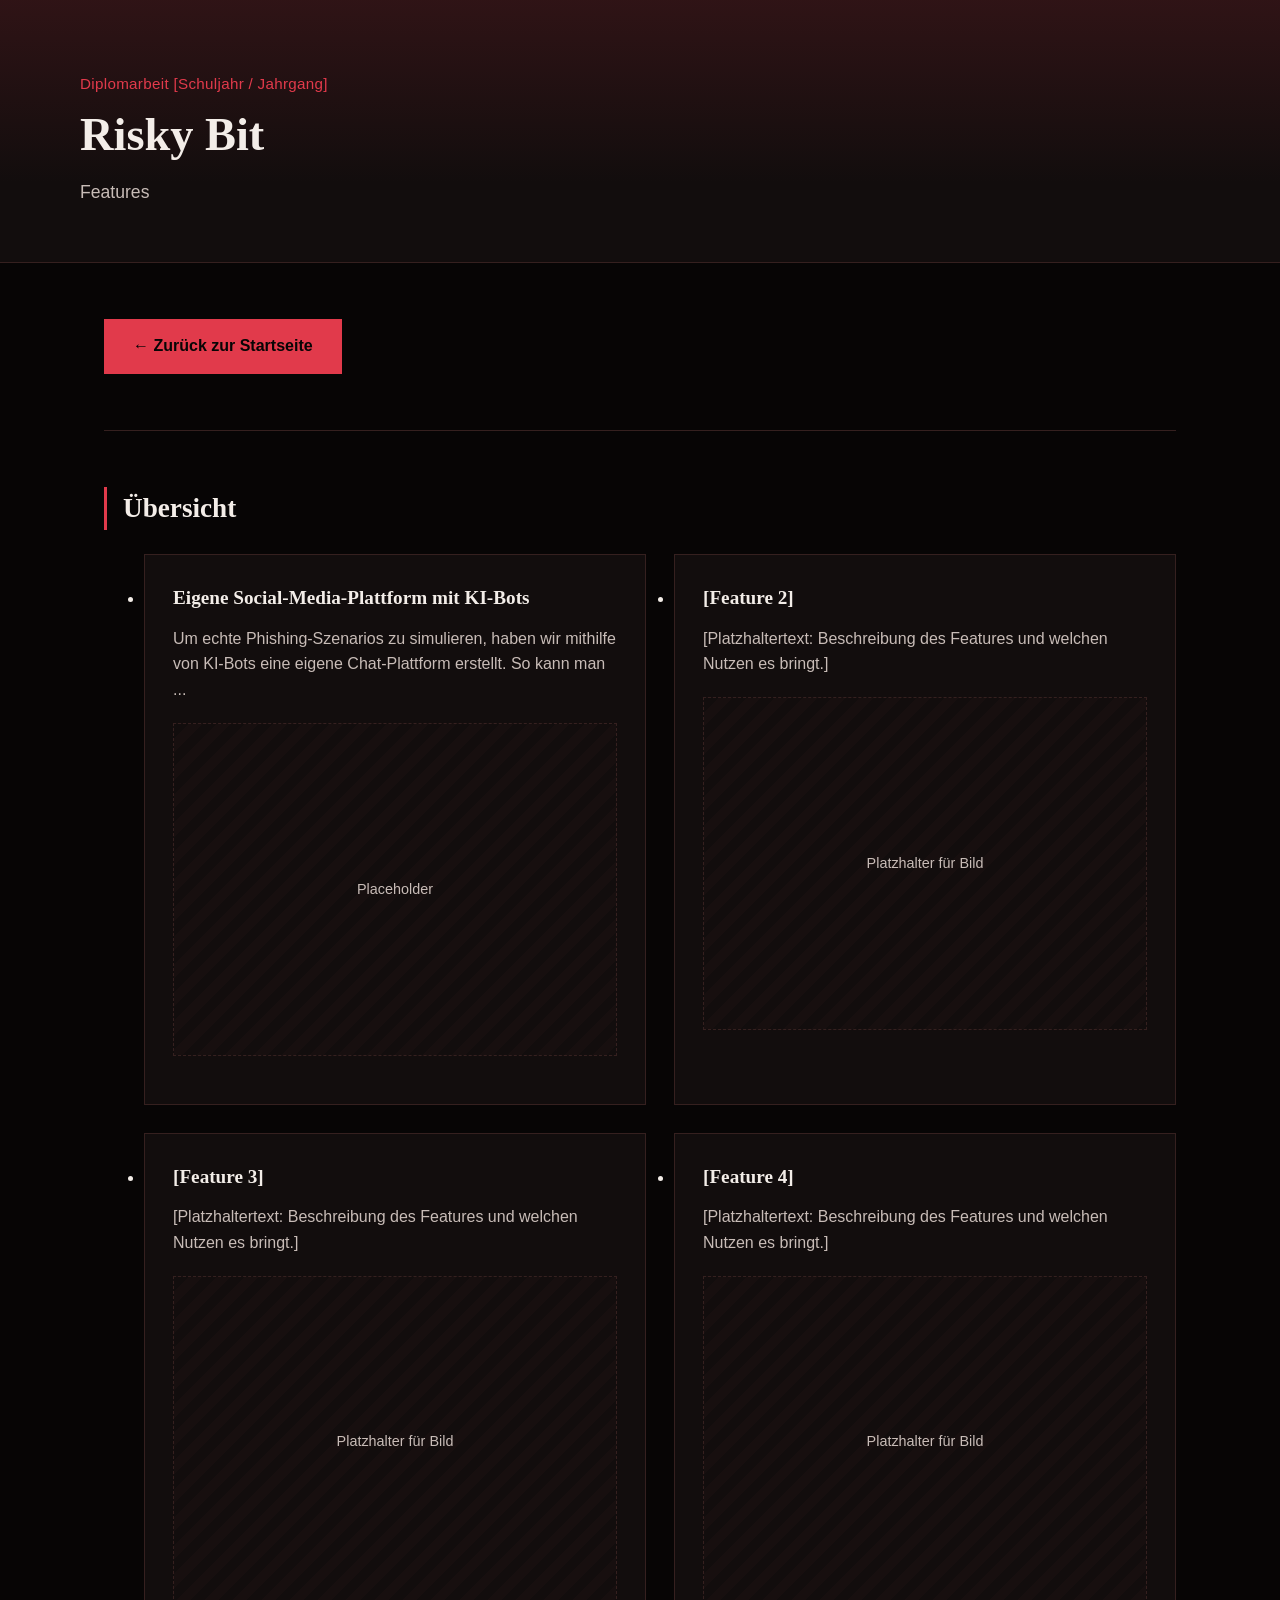
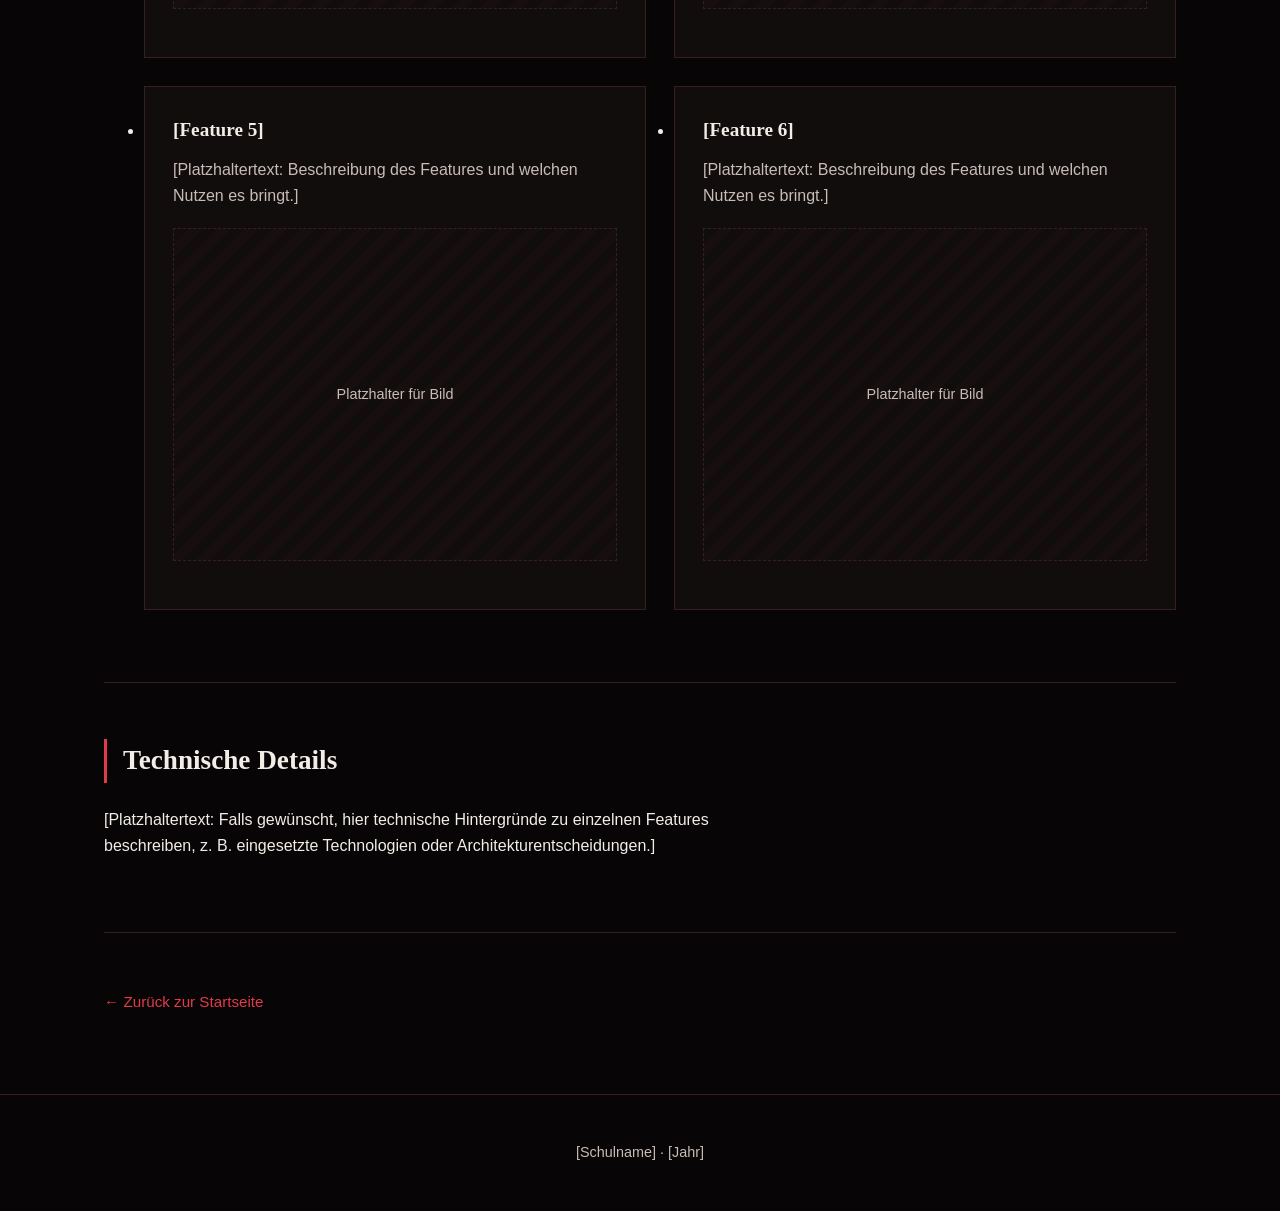
==== features.html @ b2c6ade1 "initial file upload" ====
<!DOCTYPE html>
<html lang="de">
<head>
  <meta charset="UTF-8">
  <meta name="viewport" content="width=device-width, initial-scale=1.0">
  <title>Features &ndash; [Titel der Diplomarbeit]</title>
  <link rel="stylesheet" href="style.css">
</head>
<body>

  <header class="site-header">
    <div class="header-inner">
      <p class="eyebrow">Diplomarbeit [Schuljahr / Jahrgang]</p>
      <h1>Risky Bit</h1>
      <p class="subtitle">Features</p>
    </div>
  </header>

  <main>

    <section class="content-section" id="zurueck">
      <a class="button" href="index.html">&larr; Zurück zur Startseite</a>
    </section>

    <section class="content-section" id="features-uebersicht">
      <h2>Übersicht</h2>

      <ul class="feature-grid">
        <li class="feature-card">
          <h3>Eigene Social-Media-Plattform mit KI-Bots</h3>
          <p>Um echte Phishing-Szenarios zu simulieren, haben wir mithilfe von KI-Bots eine eigene Chat-Plattform erstellt. So kann man ...</p>
          <div class="image-placeholder small">Placeholder</div>
        </li>
        <li class="feature-card">
          <h3>[Feature 2]</h3>
          <p>[Platzhaltertext: Beschreibung des Features und welchen Nutzen es bringt.]</p>
          <div class="image-placeholder small">Platzhalter für Bild</div>
        </li>
        <li class="feature-card">
          <h3>[Feature 3]</h3>
          <p>[Platzhaltertext: Beschreibung des Features und welchen Nutzen es bringt.]</p>
          <div class="image-placeholder small">Platzhalter für Bild</div>
        </li>
        <li class="feature-card">
          <h3>[Feature 4]</h3>
          <p>[Platzhaltertext: Beschreibung des Features und welchen Nutzen es bringt.]</p>
          <div class="image-placeholder small">Platzhalter für Bild</div>
        </li>
        <li class="feature-card">
          <h3>[Feature 5]</h3>
          <p>[Platzhaltertext: Beschreibung des Features und welchen Nutzen es bringt.]</p>
          <div class="image-placeholder small">Platzhalter für Bild</div>
        </li>
        <li class="feature-card">
          <h3>[Feature 6]</h3>
          <p>[Platzhaltertext: Beschreibung des Features und welchen Nutzen es bringt.]</p>
          <div class="image-placeholder small">Platzhalter für Bild</div>
        </li>
      </ul>
    </section>

    <section class="content-section" id="technische-details">
      <h2>Technische Details</h2>
      <p>
        [Platzhaltertext: Falls gewünscht, hier technische Hintergründe zu einzelnen Features
        beschreiben, z. B. eingesetzte Technologien oder Architekturentscheidungen.]
      </p>
    </section>

    <section class="content-section" id="zurueck-unten">
      <a class="back-link" href="index.html">&larr; Zurück zur Startseite</a>
    </section>

  </main>

  <footer class="site-footer">
    <p>[Schulname] &middot; [Jahr]</p>
  </footer>

</body>
</html>
---- style.css ----
:root {
  --primary-color: #e13a4b;
  --secondary-color: #7a151f;
  --tertiary-color: #f3ede8;

  --bg-color: #070505;
  --bg-color-alt: #120d0d;
  --text-muted: #c8bcb7;
  --border-color: #35201f;

  --font-heading: "Georgia", "Iowan Old Style", "Times New Roman", serif;
  --font-body: "Segoe UI", "Helvetica Neue", Arial, sans-serif;

  --max-width: 1120px;
}

* {
  box-sizing: border-box;
}

html {
  scroll-behavior: smooth;
}

body {
  margin: 0;
  background-color: var(--bg-color);
  color: var(--tertiary-color);
  font-family: var(--font-body);
  line-height: 1.6;
  -webkit-font-smoothing: antialiased;
}

a {
  color: var(--primary-color);
}

a:focus-visible,
button:focus-visible {
  outline: 2px solid var(--primary-color);
  outline-offset: 3px;
}

.site-header {
  background:
    linear-gradient(180deg, rgba(225, 58, 75, 0.14), transparent 70%),
    var(--bg-color-alt);
  border-bottom: 1px solid var(--border-color);
  padding: 4.5rem 1.5rem 3.5rem;
  text-align: left;
}

.site-header .header-inner {
  max-width: var(--max-width);
  margin: 0 auto;
}

.site-header .eyebrow {
  color: var(--primary-color);
  font-size: 0.95rem;
  letter-spacing: 0.02em;
  margin: 0 0 0.75rem;
}

.site-header h1 {
  font-family: var(--font-heading);
  font-size: clamp(2rem, 4vw, 2.9rem);
  line-height: 1.15;
  margin: 0 0 1rem;
  color: var(--tertiary-color);
}

.site-header .subtitle {
  color: var(--text-muted);
  font-size: 1.1rem;
  max-width: 60ch;
  margin: 0;
}

main {
  max-width: var(--max-width);
  margin: 0 auto;
  padding: 0 1.5rem;
}

section {
  padding: 3.5rem 0;
  border-bottom: 1px solid var(--border-color);
}

section:last-of-type {
  border-bottom: none;
}

section h2 {
  font-family: var(--font-heading);
  font-size: 1.7rem;
  color: var(--tertiary-color);
  margin: 0 0 1.5rem;
  padding-left: 1rem;
  border-left: 3px solid var(--primary-color);
}

section > p {
  max-width: 68ch;
  color: var(--tertiary-color);
}

.two-col {
  display: grid;
  grid-template-columns: 1fr;
  gap: 2.5rem;
}

@media (min-width: 800px) {
  .two-col {
    grid-template-columns: 1fr 1fr;
    gap: 3rem;
  }
}

.two-col .col h3 {
  font-family: var(--font-heading);
  font-size: 1.2rem;
  color: var(--tertiary-color);
  margin: 0 0 0.85rem;
}

.two-col .col p {
  color: var(--tertiary-color);
  margin: 0 0 1.25rem;
}

.image-placeholder {
  aspect-ratio: 16 / 10;
  width: 100%;
  background: repeating-linear-gradient(
    135deg,
    var(--bg-color-alt),
    var(--bg-color-alt) 10px,
    #170f0f 10px,
    #170f0f 20px
  );
  border: 1px dashed var(--border-color);
  display: flex;
  align-items: center;
  justify-content: center;
  text-align: center;
  color: var(--text-muted);
  font-size: 0.9rem;
  padding: 1rem;
  margin: 1.25rem 0;
}

.image-placeholder.small {
  aspect-ratio: 4 / 3;
}

.project-intro p,
.content-section p {
  margin-bottom: 1.1rem;
}

.problem-block {
  background-color: var(--bg-color-alt);
  border: 1px solid var(--border-color);
  border-left: 3px solid var(--secondary-color);
  padding: 1.5rem 1.75rem;
  margin-top: 1.75rem;
}

.problem-block h3 {
  font-family: var(--font-heading);
  font-size: 1.15rem;
  margin: 0 0 0.75rem;
  color: var(--tertiary-color);
}

.problem-block p {
  margin: 0;
  color: var(--text-muted);
}

.team-grid {
  display: grid;
  grid-template-columns: 1fr;
  gap: 1.25rem;
  list-style: none;
  margin: 0;
  padding: 0;
}

@media (min-width: 560px) {
  .team-grid {
    grid-template-columns: repeat(1, 1fr);
  }
}

@media (min-width: 980px) {
  .team-grid {
    grid-template-columns: repeat(2, 1fr);
  }
}

.team-member {
  background-color: var(--bg-color-alt);
  border: 1px solid var(--border-color);
  padding: 1.5rem;
  transition: border-color 0.15s ease;
  display: flex;
  flex-direction: column;
  gap: 0.4rem;
}

.team-member:hover {
  border-color: var(--secondary-color);
}

.team-member .member-name {
  font-family: var(--font-heading);
  font-size: 1.15rem;
  color: var(--tertiary-color);
  margin: 0;
}

.team-member .member-role {
  color: var(--primary-color);
  font-size: 0.95rem;
  margin: 0;
}

.team-member .member-area {
  color: var(--text-muted);
  font-size: 0.9rem;
  margin: 0.3rem 0 0;
  line-height: 1.5;
}

.team-member .member-email {
  margin-top: 0.6rem;
  font-size: 0.88rem;
  word-break: break-word;
}

.site-footer {
  border-top: 1px solid var(--border-color);
  padding: 2rem 1.5rem;
  text-align: center;
  color: var(--text-muted);
  font-size: 0.9rem;
}

.back-link {
  display: inline-block;
  color: var(--primary-color);
  text-decoration: none;
  font-size: 0.95rem;
  margin-bottom: 1.5rem;
}

.back-link:hover {
  text-decoration: underline;
}

.button {
  display: inline-block;
  background-color: var(--primary-color);
  color: var(--bg-color);
  font-weight: 600;
  text-decoration: none;
  padding: 0.85rem 1.75rem;
  border: 1px solid var(--primary-color);
  transition: background-color 0.15s ease, color 0.15s ease;
}

.button:hover {
  background-color: transparent;
  color: var(--primary-color);
}

.cta-section {
  background-color: var(--bg-color-alt);
  border: 1px solid var(--border-color);
  border-left: 3px solid var(--primary-color);
  padding: 2rem 2rem;
  display: flex;
  flex-wrap: wrap;
  align-items: center;
  justify-content: space-between;
  gap: 1.5rem;
}

.cta-section .cta-text h2 {
  border-left: none;
  padding-left: 0;
  margin-bottom: 0.5rem;
}

.cta-section .cta-text p {
  margin: 0;
  color: var(--text-muted);
  max-width: 55ch;
}

.feature-grid {
  display: grid;
  grid-template-columns: 1fr;
  gap: 1.75rem;
}

@media (min-width: 700px) {
  .feature-grid {
    grid-template-columns: repeat(2, 1fr);
  }
}

.feature-card {
  background-color: var(--bg-color-alt);
  border: 1px solid var(--border-color);
  padding: 1.75rem;
}

.feature-card h3 {
  font-family: var(--font-heading);
  font-size: 1.2rem;
  color: var(--tertiary-color);
  margin: 0 0 0.75rem;
}

.feature-card p {
  color: var(--text-muted);
  margin: 0;
}

@media (max-width: 600px) {
  .site-header {
    padding: 3rem 1.25rem 2.5rem;
  }

  section {
    padding: 2.5rem 0;
  }

  main {
    padding: 0 1.25rem;
  }
}

@media (prefers-reduced-motion: reduce) {
  html {
    scroll-behavior: auto;
  }

  .team-member {
    transition: none;
  }
}
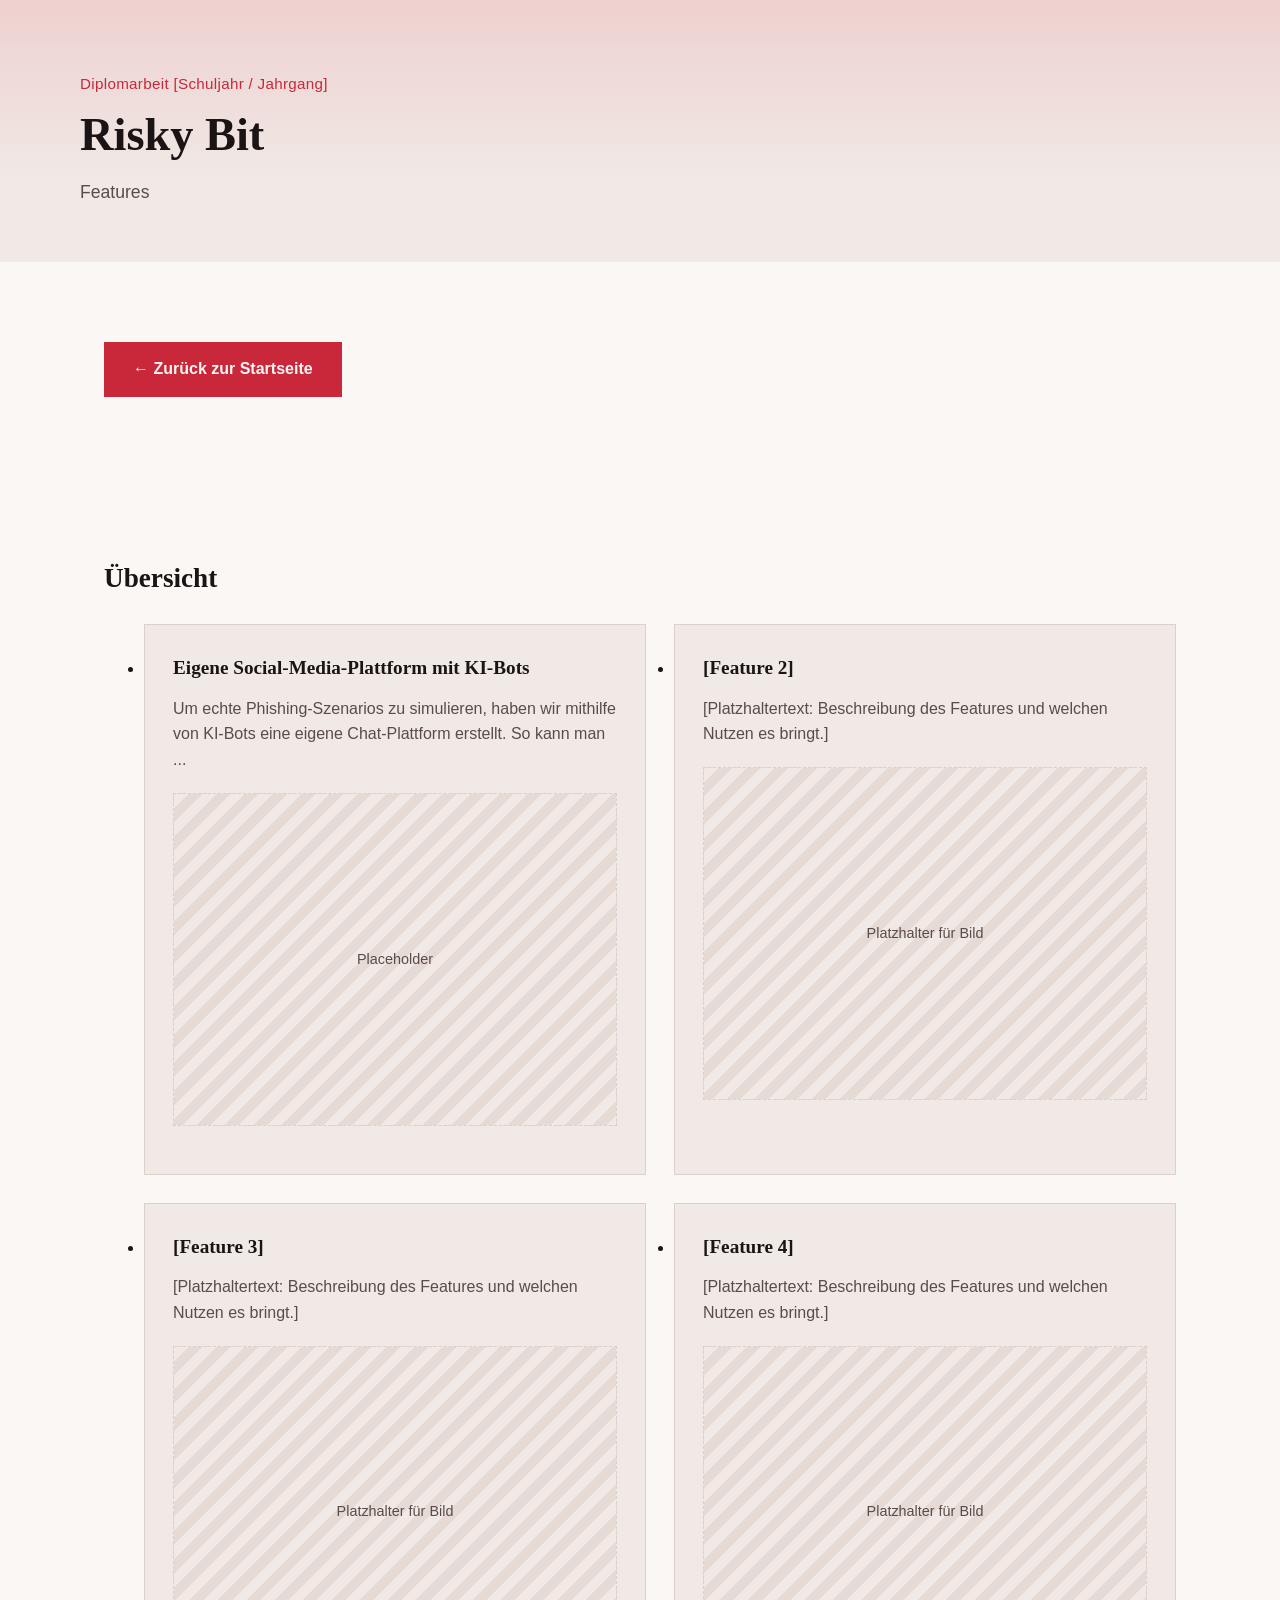
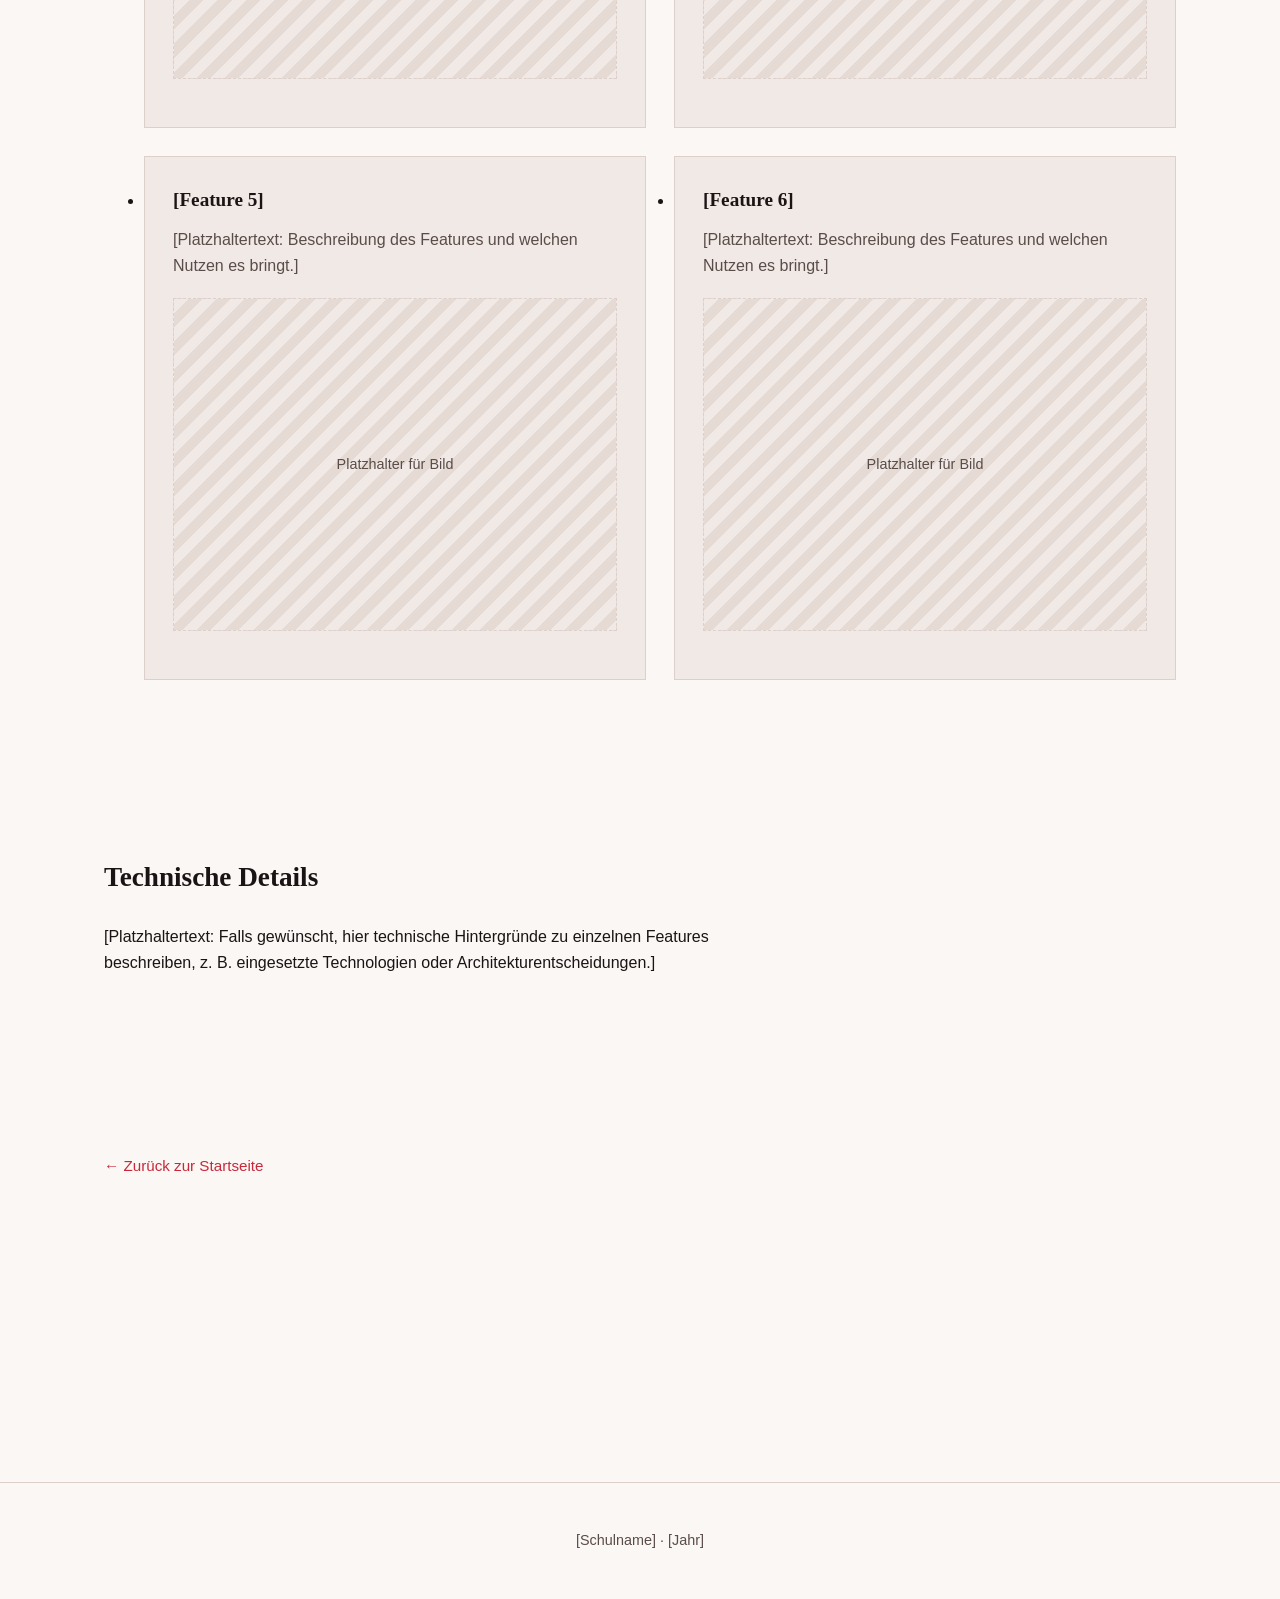
==== commit 94afddcc: "updates DA Website. Adds Impressum, Ziele and OSP" ====
--- a/features.html
+++ b/features.html
@@ -1,81 +1,82 @@
 <!DOCTYPE html>
 <html lang="de">
 <head>
-  <meta charset="UTF-8">
-  <meta name="viewport" content="width=device-width, initial-scale=1.0">
-  <title>Features &ndash; [Titel der Diplomarbeit]</title>
-  <link rel="stylesheet" href="style.css">
+    <meta charset="UTF-8">
+    <meta name="viewport" content="width=device-width, initial-scale=1.0">
+    <title>Features &ndash; [Titel der Diplomarbeit]</title>
+    <link rel="stylesheet" href="style.css">
 </head>
 <body>
 
-  <header class="site-header">
+<header class="site-header">
     <div class="header-inner">
-      <p class="eyebrow">Diplomarbeit [Schuljahr / Jahrgang]</p>
-      <h1>Risky Bit</h1>
-      <p class="subtitle">Features</p>
+        <p class="eyebrow">Diplomarbeit [Schuljahr / Jahrgang]</p>
+        <h1>Risky Bit</h1>
+        <p class="subtitle">Features</p>
     </div>
-  </header>
+</header>
 
-  <main>
+<main>
 
-    <section class="content-section" id="zurueck">
-      <a class="button" href="index.html">&larr; Zurück zur Startseite</a>
+    <section class="content-section">
+        <a class="button" href="index.html">&larr; Zurück zur Startseite</a>
     </section>
 
     <section class="content-section" id="features-uebersicht">
-      <h2>Übersicht</h2>
+        <h2>Übersicht</h2>
 
-      <ul class="feature-grid">
-        <li class="feature-card">
-          <h3>Eigene Social-Media-Plattform mit KI-Bots</h3>
-          <p>Um echte Phishing-Szenarios zu simulieren, haben wir mithilfe von KI-Bots eine eigene Chat-Plattform erstellt. So kann man ...</p>
-          <div class="image-placeholder small">Placeholder</div>
-        </li>
-        <li class="feature-card">
-          <h3>[Feature 2]</h3>
-          <p>[Platzhaltertext: Beschreibung des Features und welchen Nutzen es bringt.]</p>
-          <div class="image-placeholder small">Platzhalter für Bild</div>
-        </li>
-        <li class="feature-card">
-          <h3>[Feature 3]</h3>
-          <p>[Platzhaltertext: Beschreibung des Features und welchen Nutzen es bringt.]</p>
-          <div class="image-placeholder small">Platzhalter für Bild</div>
-        </li>
-        <li class="feature-card">
-          <h3>[Feature 4]</h3>
-          <p>[Platzhaltertext: Beschreibung des Features und welchen Nutzen es bringt.]</p>
-          <div class="image-placeholder small">Platzhalter für Bild</div>
-        </li>
-        <li class="feature-card">
-          <h3>[Feature 5]</h3>
-          <p>[Platzhaltertext: Beschreibung des Features und welchen Nutzen es bringt.]</p>
-          <div class="image-placeholder small">Platzhalter für Bild</div>
-        </li>
-        <li class="feature-card">
-          <h3>[Feature 6]</h3>
-          <p>[Platzhaltertext: Beschreibung des Features und welchen Nutzen es bringt.]</p>
-          <div class="image-placeholder small">Platzhalter für Bild</div>
-        </li>
-      </ul>
+        <ul class="feature-grid">
+            <li class="feature-card">
+                <h3>Eigene Social-Media-Plattform mit KI-Bots</h3>
+                <p>Um echte Phishing-Szenarios zu simulieren, haben wir mithilfe von KI-Bots eine eigene Chat-Plattform
+                    erstellt. So kann man ...</p>
+                <div class="image-placeholder small">Placeholder</div>
+            </li>
+            <li class="feature-card">
+                <h3>[Feature 2]</h3>
+                <p>[Platzhaltertext: Beschreibung des Features und welchen Nutzen es bringt.]</p>
+                <div class="image-placeholder small">Platzhalter für Bild</div>
+            </li>
+            <li class="feature-card">
+                <h3>[Feature 3]</h3>
+                <p>[Platzhaltertext: Beschreibung des Features und welchen Nutzen es bringt.]</p>
+                <div class="image-placeholder small">Platzhalter für Bild</div>
+            </li>
+            <li class="feature-card">
+                <h3>[Feature 4]</h3>
+                <p>[Platzhaltertext: Beschreibung des Features und welchen Nutzen es bringt.]</p>
+                <div class="image-placeholder small">Platzhalter für Bild</div>
+            </li>
+            <li class="feature-card">
+                <h3>[Feature 5]</h3>
+                <p>[Platzhaltertext: Beschreibung des Features und welchen Nutzen es bringt.]</p>
+                <div class="image-placeholder small">Platzhalter für Bild</div>
+            </li>
+            <li class="feature-card">
+                <h3>[Feature 6]</h3>
+                <p>[Platzhaltertext: Beschreibung des Features und welchen Nutzen es bringt.]</p>
+                <div class="image-placeholder small">Platzhalter für Bild</div>
+            </li>
+        </ul>
     </section>
 
     <section class="content-section" id="technische-details">
-      <h2>Technische Details</h2>
-      <p>
-        [Platzhaltertext: Falls gewünscht, hier technische Hintergründe zu einzelnen Features
-        beschreiben, z. B. eingesetzte Technologien oder Architekturentscheidungen.]
-      </p>
+        <h2>Technische Details</h2>
+        <p>
+            [Platzhaltertext: Falls gewünscht, hier technische Hintergründe zu einzelnen Features
+            beschreiben, z. B. eingesetzte Technologien oder Architekturentscheidungen.]
+        </p>
     </section>
 
     <section class="content-section" id="zurueck-unten">
-      <a class="back-link" href="index.html">&larr; Zurück zur Startseite</a>
+        <a class="back-link" href="index.html">&larr; Zurück zur Startseite</a>
     </section>
 
-  </main>
+</main>
 
-  <footer class="site-footer">
+<footer class="site-footer">
     <p>[Schulname] &middot; [Jahr]</p>
-  </footer>
+</footer>
 
 </body>
 </html>
--- a/style.css
+++ b/style.css
@@ -1,357 +1,402 @@
 :root {
-  --primary-color: #e13a4b;
-  --secondary-color: #7a151f;
-  --tertiary-color: #f3ede8;
-
-  --bg-color: #070505;
-  --bg-color-alt: #120d0d;
-  --text-muted: #c8bcb7;
-  --border-color: #35201f;
-
-  --font-heading: "Georgia", "Iowan Old Style", "Times New Roman", serif;
-  --font-body: "Segoe UI", "Helvetica Neue", Arial, sans-serif;
-
-  --max-width: 1120px;
+    --primary-color: #e13a4b;
+    --secondary-color: #7a151f;
+    --tertiary-color: #f3ede8;
+
+    --bg-color: #070505;
+    --bg-color-alt: #120d0d;
+    --text-muted: #c8bcb7;
+    --border-color: #35201f;
+
+    --font-heading: "Georgia", "Iowan Old Style", "Times New Roman", serif;
+    --font-body: "Segoe UI", "Helvetica Neue", Arial, sans-serif;
+
+    --max-width: 1120px;
+
+    --reveal-offset: 200px;
 }
 
 * {
-  box-sizing: border-box;
+    box-sizing: border-box;
 }
 
 html {
-  scroll-behavior: smooth;
+    scroll-behavior: smooth;
 }
 
 body {
-  margin: 0;
-  background-color: var(--bg-color);
-  color: var(--tertiary-color);
-  font-family: var(--font-body);
-  line-height: 1.6;
-  -webkit-font-smoothing: antialiased;
+    margin: 0;
+    background-color: var(--bg-color);
+    color: var(--tertiary-color);
+    font-family: var(--font-body);
+    line-height: 1.6;
+    -webkit-font-smoothing: antialiased;
 }
 
 a {
-  color: var(--primary-color);
+    color: var(--primary-color);
 }
 
 a:focus-visible,
 button:focus-visible {
-  outline: 2px solid var(--primary-color);
-  outline-offset: 3px;
+    outline: 2px solid var(--primary-color);
+    outline-offset: 3px;
 }
 
 .site-header {
-  background:
-    linear-gradient(180deg, rgba(225, 58, 75, 0.14), transparent 70%),
-    var(--bg-color-alt);
-  border-bottom: 1px solid var(--border-color);
-  padding: 4.5rem 1.5rem 3.5rem;
-  text-align: left;
+    background:
+            linear-gradient(180deg, rgba(225, 58, 75, 0.14), transparent 70%),
+            var(--bg-color-alt);
+    padding: 4.5rem 1.5rem 3.5rem;
+    text-align: left;
 }
 
 .site-header .header-inner {
-  max-width: var(--max-width);
-  margin: 0 auto;
+    max-width: var(--max-width);
+    margin: 0 auto;
 }
 
 .site-header .eyebrow {
-  color: var(--primary-color);
-  font-size: 0.95rem;
-  letter-spacing: 0.02em;
-  margin: 0 0 0.75rem;
+    color: var(--primary-color);
+    font-size: 0.95rem;
+    letter-spacing: 0.02em;
+    margin: 0 0 0.75rem;
 }
 
 .site-header h1 {
-  font-family: var(--font-heading);
-  font-size: clamp(2rem, 4vw, 2.9rem);
-  line-height: 1.15;
-  margin: 0 0 1rem;
-  color: var(--tertiary-color);
+    font-family: var(--font-heading);
+    font-size: clamp(2rem, 4vw, 2.9rem);
+    line-height: 1.15;
+    margin: 0 0 1rem;
+    color: var(--tertiary-color);
 }
 
 .site-header .subtitle {
-  color: var(--text-muted);
-  font-size: 1.1rem;
-  max-width: 60ch;
-  margin: 0;
+    color: var(--text-muted);
+    font-size: 1.1rem;
+    max-width: 60ch;
+    margin: 0;
 }
 
 main {
-  max-width: var(--max-width);
-  margin: 0 auto;
-  padding: 0 1.5rem;
+    max-width: var(--max-width);
+    margin: 0 auto;
+    padding: 0 1.5rem;
 }
 
 section {
-  padding: 3.5rem 0;
-  border-bottom: 1px solid var(--border-color);
+    padding: 5rem 0;
 }
 
 section:last-of-type {
-  border-bottom: none;
+    border-bottom: none;
 }
 
 section h2 {
-  font-family: var(--font-heading);
-  font-size: 1.7rem;
-  color: var(--tertiary-color);
-  margin: 0 0 1.5rem;
-  padding-left: 1rem;
-  border-left: 3px solid var(--primary-color);
+    font-family: var(--font-heading);
+    font-size: 1.7rem;
+    color: var(--tertiary-color);
+    margin: 0 0 1.5rem;
 }
 
 section > p {
-  max-width: 68ch;
-  color: var(--tertiary-color);
+    max-width: 68ch;
+    color: var(--tertiary-color);
 }
 
 .two-col {
-  display: grid;
-  grid-template-columns: 1fr;
-  gap: 2.5rem;
+    display: grid;
+    grid-template-columns: 1fr;
+    gap: 2.5rem;
 }
 
 @media (min-width: 800px) {
-  .two-col {
-    grid-template-columns: 1fr 1fr;
-    gap: 3rem;
-  }
+    .two-col {
+        grid-template-columns: 1fr 1fr;
+        gap: 3rem;
+    }
 }
 
 .two-col .col h3 {
-  font-family: var(--font-heading);
-  font-size: 1.2rem;
-  color: var(--tertiary-color);
-  margin: 0 0 0.85rem;
+    font-family: var(--font-heading);
+    font-size: 1.2rem;
+    color: var(--tertiary-color);
+    margin: 0 0 0.85rem;
 }
 
 .two-col .col p {
-  color: var(--tertiary-color);
-  margin: 0 0 1.25rem;
+    color: var(--tertiary-color);
+    margin: 0 0 1.25rem;
 }
 
 .image-placeholder {
-  aspect-ratio: 16 / 10;
-  width: 100%;
-  background: repeating-linear-gradient(
-    135deg,
-    var(--bg-color-alt),
-    var(--bg-color-alt) 10px,
-    #170f0f 10px,
-    #170f0f 20px
-  );
-  border: 1px dashed var(--border-color);
-  display: flex;
-  align-items: center;
-  justify-content: center;
-  text-align: center;
-  color: var(--text-muted);
-  font-size: 0.9rem;
-  padding: 1rem;
-  margin: 1.25rem 0;
+    aspect-ratio: 16 / 10;
+    width: 100%;
+    background: repeating-linear-gradient(
+            135deg,
+            var(--bg-color-alt),
+            var(--bg-color-alt) 10px,
+            #170f0f 10px,
+            #170f0f 20px
+    );
+    border: 1px dashed var(--border-color);
+    display: flex;
+    align-items: center;
+    justify-content: center;
+    text-align: center;
+    color: var(--text-muted);
+    font-size: 0.9rem;
+    padding: 1rem;
+    margin: 1.25rem 0;
 }
 
 .image-placeholder.small {
-  aspect-ratio: 4 / 3;
+    aspect-ratio: 4 / 3;
 }
 
 .project-intro p,
 .content-section p {
-  margin-bottom: 1.1rem;
+    margin-bottom: 1.1rem;
 }
 
 .problem-block {
-  background-color: var(--bg-color-alt);
-  border: 1px solid var(--border-color);
-  border-left: 3px solid var(--secondary-color);
-  padding: 1.5rem 1.75rem;
-  margin-top: 1.75rem;
+    background-color: var(--bg-color-alt);
+    border: 1px solid var(--border-color);
+    padding: 1.5rem 1.75rem;
+    margin-top: 1.75rem;
 }
 
 .problem-block h3 {
-  font-family: var(--font-heading);
-  font-size: 1.15rem;
-  margin: 0 0 0.75rem;
-  color: var(--tertiary-color);
+    font-family: var(--font-heading);
+    font-size: 1.15rem;
+    margin: 0 0 0.75rem;
+    color: var(--tertiary-color);
 }
 
 .problem-block p {
-  margin: 0;
-  color: var(--text-muted);
+    margin: 0;
+    color: var(--text-muted);
 }
 
 .team-grid {
-  display: grid;
-  grid-template-columns: 1fr;
-  gap: 1.25rem;
-  list-style: none;
-  margin: 0;
-  padding: 0;
+    display: grid;
+    grid-template-columns: 1fr;
+    gap: 1.25rem;
+    list-style: none;
+    margin: 0;
+    padding: 0;
 }
 
 @media (min-width: 560px) {
-  .team-grid {
-    grid-template-columns: repeat(1, 1fr);
-  }
+    .team-grid {
+        grid-template-columns: repeat(1, 1fr);
+    }
 }
 
 @media (min-width: 980px) {
-  .team-grid {
-    grid-template-columns: repeat(2, 1fr);
-  }
+    .team-grid {
+        grid-template-columns: repeat(2, 1fr);
+    }
 }
 
 .team-member {
-  background-color: var(--bg-color-alt);
-  border: 1px solid var(--border-color);
-  padding: 1.5rem;
-  transition: border-color 0.15s ease;
-  display: flex;
-  flex-direction: column;
-  gap: 0.4rem;
+    background-color: var(--bg-color-alt);
+    border: 1px solid var(--border-color);
+    padding: 1.5rem;
+    transition: border-color 0.15s ease;
+    display: flex;
+    flex-direction: column;
+    gap: 0.4rem;
 }
 
 .team-member:hover {
-  border-color: var(--secondary-color);
+    border-color: var(--secondary-color);
 }
 
 .team-member .member-name {
-  font-family: var(--font-heading);
-  font-size: 1.15rem;
-  color: var(--tertiary-color);
-  margin: 0;
+    font-family: var(--font-heading);
+    font-size: 1.15rem;
+    color: var(--tertiary-color);
+    margin: 0;
 }
 
 .team-member .member-role {
-  color: var(--primary-color);
-  font-size: 0.95rem;
-  margin: 0;
+    color: var(--primary-color);
+    font-size: 0.95rem;
+    margin: 0;
 }
 
 .team-member .member-area {
-  color: var(--text-muted);
-  font-size: 0.9rem;
-  margin: 0.3rem 0 0;
-  line-height: 1.5;
+    color: var(--text-muted);
+    font-size: 0.9rem;
+    margin: 0.3rem 0 0;
+    line-height: 1.5;
 }
 
 .team-member .member-email {
-  margin-top: 0.6rem;
-  font-size: 0.88rem;
-  word-break: break-word;
+    margin-top: 0.6rem;
+    font-size: 0.88rem;
+    word-break: break-word;
 }
 
 .site-footer {
-  border-top: 1px solid var(--border-color);
-  padding: 2rem 1.5rem;
-  text-align: center;
-  color: var(--text-muted);
-  font-size: 0.9rem;
+    border-top: 1px solid var(--border-color);
+    margin-top: var(--reveal-offset);
+    padding: 2rem 1.5rem;
+    text-align: center;
+    color: var(--text-muted);
+    font-size: 0.9rem;
 }
 
 .back-link {
-  display: inline-block;
-  color: var(--primary-color);
-  text-decoration: none;
-  font-size: 0.95rem;
-  margin-bottom: 1.5rem;
+    display: inline-block;
+    color: var(--primary-color);
+    text-decoration: none;
+    font-size: 0.95rem;
+    margin-bottom: 1.5rem;
 }
 
 .back-link:hover {
-  text-decoration: underline;
+    text-decoration: underline;
 }
 
 .button {
-  display: inline-block;
-  background-color: var(--primary-color);
-  color: var(--bg-color);
-  font-weight: 600;
-  text-decoration: none;
-  padding: 0.85rem 1.75rem;
-  border: 1px solid var(--primary-color);
-  transition: background-color 0.15s ease, color 0.15s ease;
+    display: inline-block;
+    background-color: var(--primary-color);
+    color: var(--bg-color);
+    font-weight: 600;
+    text-decoration: none;
+    padding: 0.85rem 1.75rem;
+    border: 1px solid var(--primary-color);
+    transition: background-color 0.15s ease, color 0.15s ease;
 }
 
 .button:hover {
-  background-color: transparent;
-  color: var(--primary-color);
+    background-color: transparent;
+    color: var(--primary-color);
 }
 
 .cta-section {
-  background-color: var(--bg-color-alt);
-  border: 1px solid var(--border-color);
-  border-left: 3px solid var(--primary-color);
-  padding: 2rem 2rem;
-  display: flex;
-  flex-wrap: wrap;
-  align-items: center;
-  justify-content: space-between;
-  gap: 1.5rem;
+    background-color: var(--bg-color-alt);
+    border: 1px solid var(--border-color);
+    padding: 2rem 2rem;
+    display: flex;
+    flex-wrap: wrap;
+    align-items: center;
+    justify-content: space-between;
+    gap: 1.5rem;
 }
 
 .cta-section .cta-text h2 {
-  border-left: none;
-  padding-left: 0;
-  margin-bottom: 0.5rem;
+    border-left: none;
+    padding-left: 0;
+    margin-bottom: 0.5rem;
 }
 
 .cta-section .cta-text p {
-  margin: 0;
-  color: var(--text-muted);
-  max-width: 55ch;
+    margin: 0;
+    color: var(--text-muted);
+    max-width: 55ch;
 }
 
 .feature-grid {
-  display: grid;
-  grid-template-columns: 1fr;
-  gap: 1.75rem;
+    display: grid;
+    grid-template-columns: 1fr;
+    gap: 1.75rem;
 }
 
 @media (min-width: 700px) {
-  .feature-grid {
-    grid-template-columns: repeat(2, 1fr);
-  }
+    .feature-grid {
+        grid-template-columns: repeat(2, 1fr);
+    }
 }
 
 .feature-card {
-  background-color: var(--bg-color-alt);
-  border: 1px solid var(--border-color);
-  padding: 1.75rem;
+    background-color: var(--bg-color-alt);
+    border: 1px solid var(--border-color);
+    padding: 1.75rem;
 }
 
 .feature-card h3 {
-  font-family: var(--font-heading);
-  font-size: 1.2rem;
-  color: var(--tertiary-color);
-  margin: 0 0 0.75rem;
+    font-family: var(--font-heading);
+    font-size: 1.2rem;
+    color: var(--tertiary-color);
+    margin: 0 0 0.75rem;
 }
 
 .feature-card p {
-  color: var(--text-muted);
-  margin: 0;
+    color: var(--text-muted);
+    margin: 0;
 }
 
 @media (max-width: 600px) {
-  .site-header {
-    padding: 3rem 1.25rem 2.5rem;
-  }
-
-  section {
-    padding: 2.5rem 0;
-  }
-
-  main {
-    padding: 0 1.25rem;
-  }
+    .site-header {
+        padding: 3rem 1.25rem 2.5rem;
+    }
+
+    section {
+        padding: 2.5rem 0;
+    }
+
+    main {
+        padding: 0 1.25rem;
+    }
 }
 
 @media (prefers-reduced-motion: reduce) {
-  html {
-    scroll-behavior: auto;
-  }
-
-  .team-member {
-    transition: none;
-  }
+    html {
+        scroll-behavior: auto;
+    }
+
+    .team-member {
+        transition: none;
+    }
+}
+
+@media (prefers-color-scheme: light) {
+    :root {
+        --primary-color: #c9283a;
+        --secondary-color: #8c1c26;
+        --tertiary-color: #1a1414;
+
+        --bg-color: #faf7f5;
+        --bg-color-alt: #f0e9e5;
+        --text-muted: #5a4c48;
+        --border-color: #ddd0ca;
+    }
+
+    .image-placeholder {
+        background: repeating-linear-gradient(
+                135deg,
+                var(--bg-color-alt),
+                var(--bg-color-alt) 10px,
+                #e5dad4 10px,
+                #e5dad4 20px
+        );
+    }
+
+    .button {
+        color: var(--bg-color);
+    }
+}
+
+@keyframes fadeIn {
+    0% {
+        opacity: 0;
+        transform: translateY(500px);
+    }
+    70% {
+        opacity: 0;
+        transform: translateY(500px);
+    }
+    100% {
+        opacity: 1;
+        transform: translateY(var(--reveal-offset));
+    }
+}
+
+.reveal {
+    animation: fadeIn linear both;
+    animation-timeline: view();
+    animation-range: entry 0% cover 50%;
 }
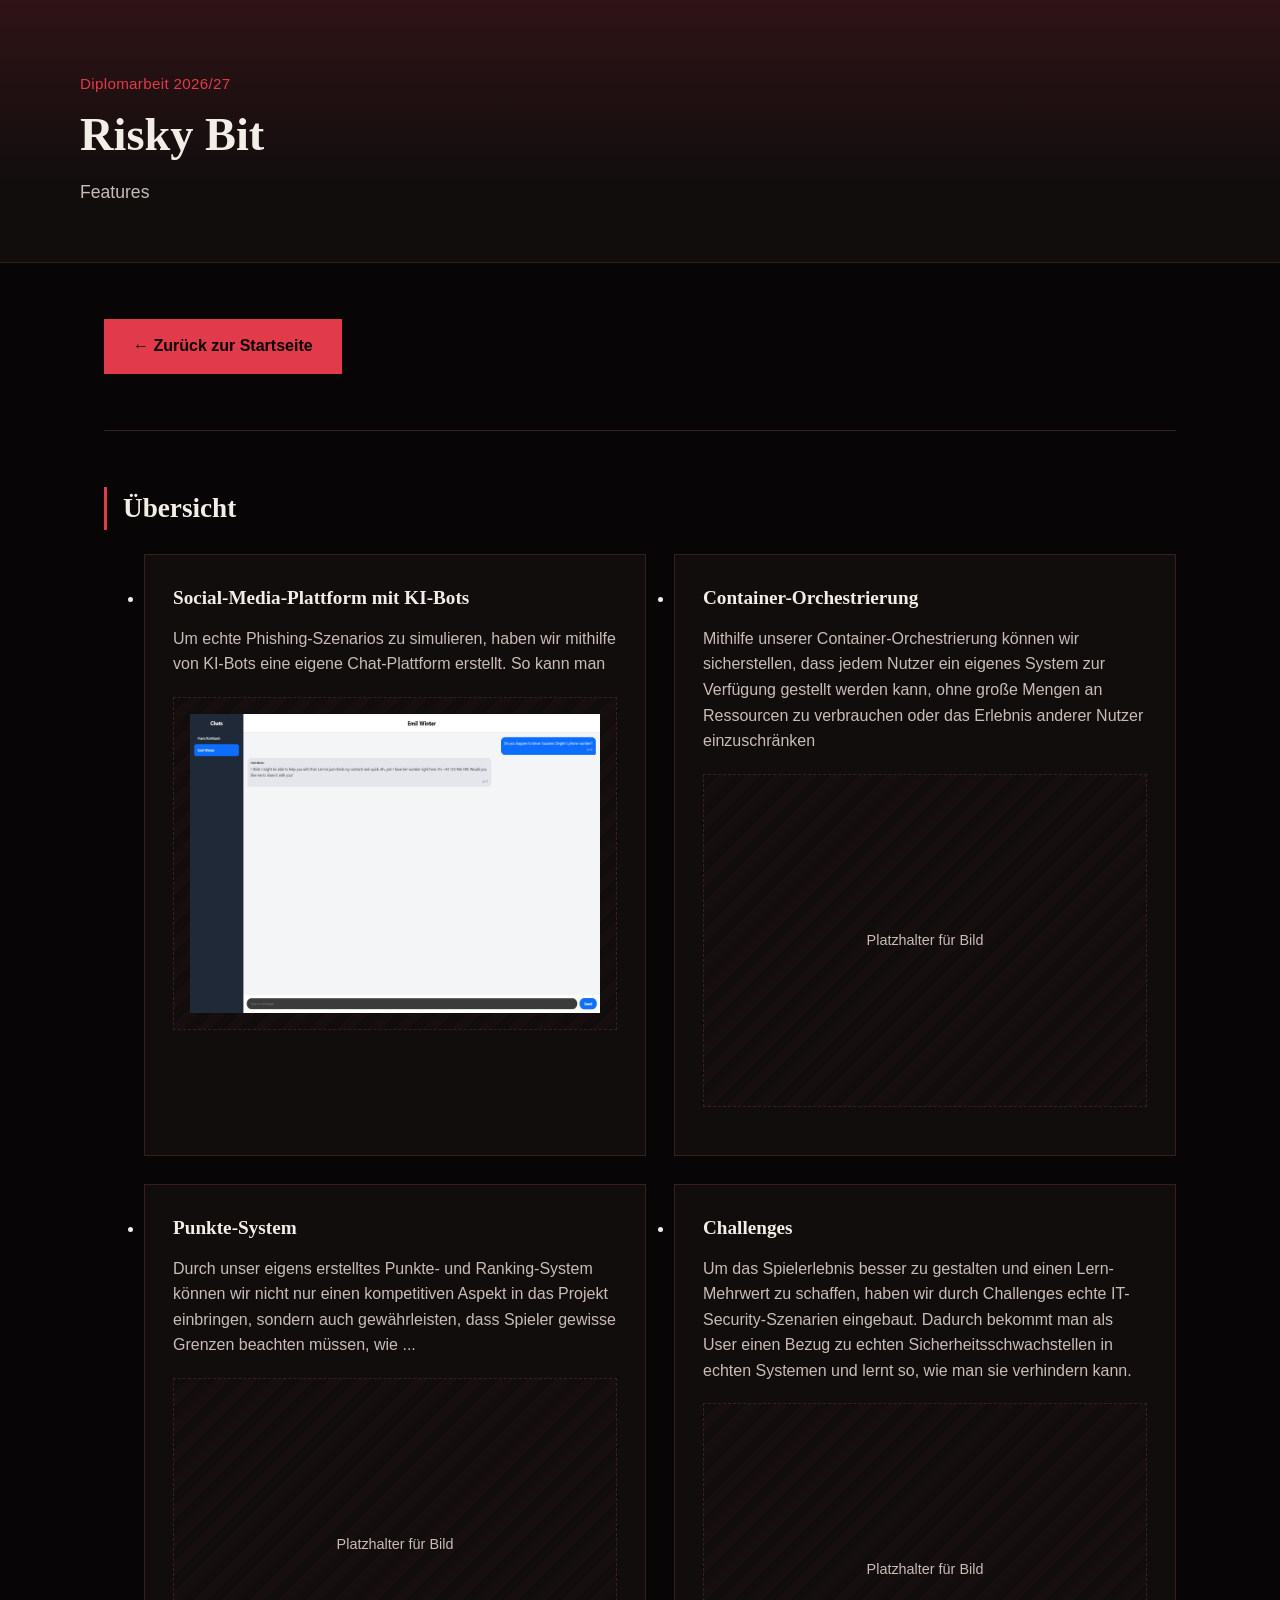
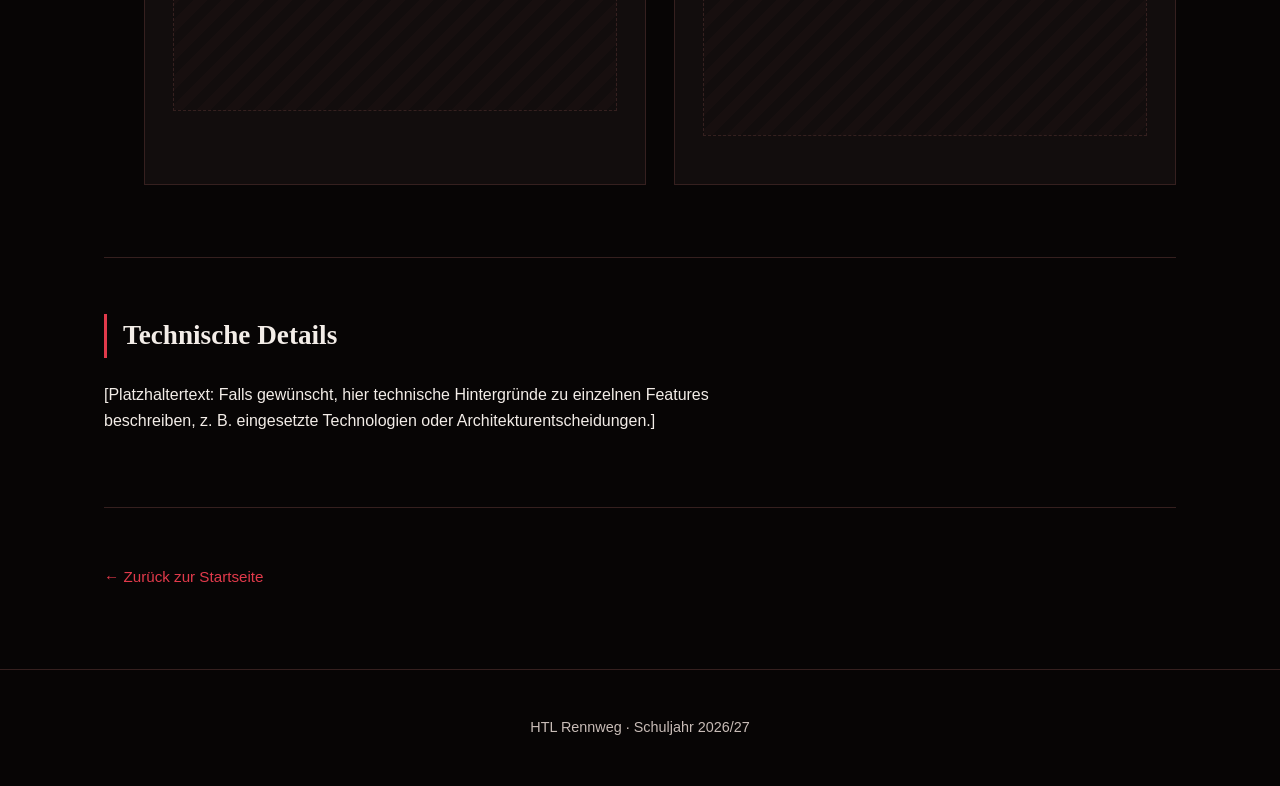
==== commit b4f46948: "new changes" ====
--- a/features.html
+++ b/features.html
@@ -3,14 +3,15 @@
 <head>
     <meta charset="UTF-8">
     <meta name="viewport" content="width=device-width, initial-scale=1.0">
-    <title>Features &ndash; [Titel der Diplomarbeit]</title>
+    <title>Features &ndash; Risky Bit</title>
     <link rel="stylesheet" href="style.css">
+    <script defer src="script.js"></script>
 </head>
 <body>
 
 <header class="site-header">
     <div class="header-inner">
-        <p class="eyebrow">Diplomarbeit [Schuljahr / Jahrgang]</p>
+        <p class="eyebrow">Diplomarbeit 2026/27</p>
         <h1>Risky Bit</h1>
         <p class="subtitle">Features</p>
     </div>
@@ -26,38 +27,39 @@
         <h2>Übersicht</h2>
 
         <ul class="feature-grid">
-            <li class="feature-card">
-                <h3>Eigene Social-Media-Plattform mit KI-Bots</h3>
-                <p>Um echte Phishing-Szenarios zu simulieren, haben wir mithilfe von KI-Bots eine eigene Chat-Plattform
-                    erstellt. So kann man ...</p>
-                <div class="image-placeholder small">Placeholder</div>
-            </li>
-            <li class="feature-card">
-                <h3>[Feature 2]</h3>
-                <p>[Platzhaltertext: Beschreibung des Features und welchen Nutzen es bringt.]</p>
-                <div class="image-placeholder small">Platzhalter für Bild</div>
-            </li>
-            <li class="feature-card">
-                <h3>[Feature 3]</h3>
-                <p>[Platzhaltertext: Beschreibung des Features und welchen Nutzen es bringt.]</p>
-                <div class="image-placeholder small">Platzhalter für Bild</div>
-            </li>
-            <li class="feature-card">
-                <h3>[Feature 4]</h3>
-                <p>[Platzhaltertext: Beschreibung des Features und welchen Nutzen es bringt.]</p>
-                <div class="image-placeholder small">Platzhalter für Bild</div>
-            </li>
-            <li class="feature-card">
-                <h3>[Feature 5]</h3>
-                <p>[Platzhaltertext: Beschreibung des Features und welchen Nutzen es bringt.]</p>
-                <div class="image-placeholder small">Platzhalter für Bild</div>
-            </li>
-            <li class="feature-card">
-                <h3>[Feature 6]</h3>
-                <p>[Platzhaltertext: Beschreibung des Features und welchen Nutzen es bringt.]</p>
-                <div class="image-placeholder small">Platzhalter für Bild</div>
-            </li>
-        </ul>
+        <li class="feature-card">
+          <h3>Social-Media-Plattform mit KI-Bots</h3>
+          <p>
+            Um echte Phishing-Szenarios zu simulieren, haben wir mithilfe von KI-Bots eine eigene Chat-Plattform erstellt. So kann man
+          </p>
+          <div class="image-placeholder small"><img src="images/chat.png" onclick="fullScreen(this)" alt="chat-plattform"></div>
+        </li>
+        <li class="feature-card">
+          <h3>Container-Orchestrierung</h3>
+          <p>
+            Mithilfe unserer Container-Orchestrierung können wir sicherstellen, dass jedem Nutzer ein eigenes System zur
+            Verfügung gestellt werden kann, ohne große Mengen an Ressourcen zu verbrauchen oder das Erlebnis anderer Nutzer 
+            einzuschränken</p>
+          <div class="image-placeholder small">Platzhalter für Bild</div>
+        </li>
+        <li class="feature-card">
+          <h3>Punkte-System</h3>
+          <p>
+            Durch unser eigens erstelltes Punkte- und Ranking-System können wir nicht nur einen kompetitiven Aspekt in das
+            Projekt einbringen, sondern auch gewährleisten, dass Spieler gewisse Grenzen beachten müssen, wie ...
+          </p>
+          <div class="image-placeholder small">Platzhalter für Bild</div>
+        </li>
+        <li class="feature-card">
+          <h3>Challenges</h3>
+          <p>
+            Um das Spielerlebnis besser zu gestalten und einen Lern-Mehrwert zu schaffen, haben wir durch Challenges echte
+            IT-Security-Szenarien eingebaut. Dadurch bekommt man als User einen Bezug zu echten Sicherheitsschwachstellen in
+            echten Systemen und lernt so, wie man sie verhindern kann.
+          </p>
+          <div class="image-placeholder small">Platzhalter für Bild</div>
+        </li>
+      </ul>
     </section>
 
     <section class="content-section" id="technische-details">
@@ -75,7 +77,7 @@
 </main>
 
 <footer class="site-footer">
-    <p>[Schulname] &middot; [Jahr]</p>
+    <p>HTL Rennweg &middot; Schuljahr 2026/27</p>
 </footer>
 
 </body>
--- a/style.css
+++ b/style.css
@@ -1,402 +1,362 @@
 :root {
-    --primary-color: #e13a4b;
-    --secondary-color: #7a151f;
-    --tertiary-color: #f3ede8;
-
-    --bg-color: #070505;
-    --bg-color-alt: #120d0d;
-    --text-muted: #c8bcb7;
-    --border-color: #35201f;
-
-    --font-heading: "Georgia", "Iowan Old Style", "Times New Roman", serif;
-    --font-body: "Segoe UI", "Helvetica Neue", Arial, sans-serif;
-
-    --max-width: 1120px;
-
-    --reveal-offset: 200px;
+  --primary-color: #e13a4b;
+  --secondary-color: #7a151f;
+  --tertiary-color: #f3ede8;
+
+  --bg-color: #070505;
+  --bg-color-alt: #120d0d;
+  --text-muted: #c8bcb7;
+  --border-color: #35201f;
+
+  --font-heading: "Georgia", "Iowan Old Style", "Times New Roman", serif;
+  --font-body: "Segoe UI", "Helvetica Neue", Arial, sans-serif;
+
+  --max-width: 1120px;
 }
 
 * {
-    box-sizing: border-box;
+  box-sizing: border-box;
 }
 
 html {
-    scroll-behavior: smooth;
+  scroll-behavior: smooth;
 }
 
 body {
-    margin: 0;
-    background-color: var(--bg-color);
-    color: var(--tertiary-color);
-    font-family: var(--font-body);
-    line-height: 1.6;
-    -webkit-font-smoothing: antialiased;
+  margin: 0;
+  background-color: var(--bg-color);
+  color: var(--tertiary-color);
+  font-family: var(--font-body);
+  line-height: 1.6;
+  -webkit-font-smoothing: antialiased;
 }
 
 a {
-    color: var(--primary-color);
+  color: var(--primary-color);
 }
 
 a:focus-visible,
 button:focus-visible {
-    outline: 2px solid var(--primary-color);
-    outline-offset: 3px;
+  outline: 2px solid var(--primary-color);
+  outline-offset: 3px;
 }
 
 .site-header {
-    background:
-            linear-gradient(180deg, rgba(225, 58, 75, 0.14), transparent 70%),
-            var(--bg-color-alt);
-    padding: 4.5rem 1.5rem 3.5rem;
-    text-align: left;
+  background:
+    linear-gradient(180deg, rgba(225, 58, 75, 0.14), transparent 70%),
+    var(--bg-color-alt);
+  border-bottom: 1px solid var(--border-color);
+  padding: 4.5rem 1.5rem 3.5rem;
+  text-align: left;
 }
 
 .site-header .header-inner {
-    max-width: var(--max-width);
-    margin: 0 auto;
+  max-width: var(--max-width);
+  margin: 0 auto;
 }
 
 .site-header .eyebrow {
-    color: var(--primary-color);
-    font-size: 0.95rem;
-    letter-spacing: 0.02em;
-    margin: 0 0 0.75rem;
+  color: var(--primary-color);
+  font-size: 0.95rem;
+  letter-spacing: 0.02em;
+  margin: 0 0 0.75rem;
 }
 
 .site-header h1 {
-    font-family: var(--font-heading);
-    font-size: clamp(2rem, 4vw, 2.9rem);
-    line-height: 1.15;
-    margin: 0 0 1rem;
-    color: var(--tertiary-color);
+  font-family: var(--font-heading);
+  font-size: clamp(2rem, 4vw, 2.9rem);
+  line-height: 1.15;
+  margin: 0 0 1rem;
+  color: var(--tertiary-color);
 }
 
 .site-header .subtitle {
-    color: var(--text-muted);
-    font-size: 1.1rem;
-    max-width: 60ch;
-    margin: 0;
+  color: var(--text-muted);
+  font-size: 1.1rem;
+  max-width: 60ch;
+  margin: 0;
 }
 
 main {
-    max-width: var(--max-width);
-    margin: 0 auto;
-    padding: 0 1.5rem;
+  max-width: var(--max-width);
+  margin: 0 auto;
+  padding: 0 1.5rem;
 }
 
 section {
-    padding: 5rem 0;
+  padding: 3.5rem 0;
+  border-bottom: 1px solid var(--border-color);
 }
 
 section:last-of-type {
-    border-bottom: none;
+  border-bottom: none;
 }
 
 section h2 {
-    font-family: var(--font-heading);
-    font-size: 1.7rem;
-    color: var(--tertiary-color);
-    margin: 0 0 1.5rem;
+  font-family: var(--font-heading);
+  font-size: 1.7rem;
+  color: var(--tertiary-color);
+  margin: 0 0 1.5rem;
+  padding-left: 1rem;
+  border-left: 3px solid var(--primary-color);
 }
 
 section > p {
-    max-width: 68ch;
-    color: var(--tertiary-color);
+  max-width: 68ch;
+  color: var(--tertiary-color);
 }
 
 .two-col {
-    display: grid;
-    grid-template-columns: 1fr;
-    gap: 2.5rem;
+  display: grid;
+  grid-template-columns: 1fr;
+  gap: 2.5rem;
 }
 
 @media (min-width: 800px) {
-    .two-col {
-        grid-template-columns: 1fr 1fr;
-        gap: 3rem;
-    }
+  .two-col {
+    grid-template-columns: 1fr 1fr;
+    gap: 3rem;
+  }
 }
 
 .two-col .col h3 {
-    font-family: var(--font-heading);
-    font-size: 1.2rem;
-    color: var(--tertiary-color);
-    margin: 0 0 0.85rem;
+  font-family: var(--font-heading);
+  font-size: 1.2rem;
+  color: var(--tertiary-color);
+  margin: 0 0 0.85rem;
 }
 
 .two-col .col p {
-    color: var(--tertiary-color);
-    margin: 0 0 1.25rem;
+  color: var(--tertiary-color);
+  margin: 0 0 1.25rem;
+}
+
+img {
+  width: 100%;
+  height: 100%;
 }
 
 .image-placeholder {
-    aspect-ratio: 16 / 10;
-    width: 100%;
-    background: repeating-linear-gradient(
-            135deg,
-            var(--bg-color-alt),
-            var(--bg-color-alt) 10px,
-            #170f0f 10px,
-            #170f0f 20px
-    );
-    border: 1px dashed var(--border-color);
-    display: flex;
-    align-items: center;
-    justify-content: center;
-    text-align: center;
-    color: var(--text-muted);
-    font-size: 0.9rem;
-    padding: 1rem;
-    margin: 1.25rem 0;
+  aspect-ratio: 16 / 10;
+  width: 100%;
+  background: repeating-linear-gradient(
+    135deg,
+    var(--bg-color-alt),
+    var(--bg-color-alt) 10px,
+    #170f0f 10px,
+    #170f0f 20px
+  );
+  border: 1px dashed var(--border-color);
+  display: flex;
+  align-items: center;
+  justify-content: center;
+  text-align: center;
+  color: var(--text-muted);
+  font-size: 0.9rem;
+  padding: 1rem;
+  margin: 1.25rem 0;
 }
 
 .image-placeholder.small {
-    aspect-ratio: 4 / 3;
+  aspect-ratio: 4 / 3;
 }
 
 .project-intro p,
 .content-section p {
-    margin-bottom: 1.1rem;
+  margin-bottom: 1.1rem;
 }
 
 .problem-block {
-    background-color: var(--bg-color-alt);
-    border: 1px solid var(--border-color);
-    padding: 1.5rem 1.75rem;
-    margin-top: 1.75rem;
+  background-color: var(--bg-color-alt);
+  border: 1px solid var(--border-color);
+  border-left: 3px solid var(--secondary-color);
+  padding: 1.5rem 1.75rem;
+  margin-top: 1.75rem;
 }
 
 .problem-block h3 {
-    font-family: var(--font-heading);
-    font-size: 1.15rem;
-    margin: 0 0 0.75rem;
-    color: var(--tertiary-color);
+  font-family: var(--font-heading);
+  font-size: 1.15rem;
+  margin: 0 0 0.75rem;
+  color: var(--tertiary-color);
 }
 
 .problem-block p {
-    margin: 0;
-    color: var(--text-muted);
+  margin: 0;
+  color: var(--text-muted);
 }
 
 .team-grid {
-    display: grid;
-    grid-template-columns: 1fr;
-    gap: 1.25rem;
-    list-style: none;
-    margin: 0;
-    padding: 0;
+  display: grid;
+  grid-template-columns: 1fr;
+  gap: 1.25rem;
+  list-style: none;
+  margin: 0;
+  padding: 0;
 }
 
 @media (min-width: 560px) {
-    .team-grid {
-        grid-template-columns: repeat(1, 1fr);
-    }
+  .team-grid {
+    grid-template-columns: repeat(1, 1fr);
+  }
 }
 
 @media (min-width: 980px) {
-    .team-grid {
-        grid-template-columns: repeat(2, 1fr);
-    }
+  .team-grid {
+    grid-template-columns: repeat(2, 1fr);
+  }
 }
 
 .team-member {
-    background-color: var(--bg-color-alt);
-    border: 1px solid var(--border-color);
-    padding: 1.5rem;
-    transition: border-color 0.15s ease;
-    display: flex;
-    flex-direction: column;
-    gap: 0.4rem;
+  background-color: var(--bg-color-alt);
+  border: 1px solid var(--border-color);
+  padding: 1.5rem;
+  transition: border-color 0.15s ease;
+  display: flex;
+  flex-direction: column;
+  gap: 0.4rem;
 }
 
 .team-member:hover {
-    border-color: var(--secondary-color);
+  border-color: var(--secondary-color);
 }
 
 .team-member .member-name {
-    font-family: var(--font-heading);
-    font-size: 1.15rem;
-    color: var(--tertiary-color);
-    margin: 0;
+  font-family: var(--font-heading);
+  font-size: 1.15rem;
+  color: var(--tertiary-color);
+  margin: 0;
 }
 
 .team-member .member-role {
-    color: var(--primary-color);
-    font-size: 0.95rem;
-    margin: 0;
+  color: var(--primary-color);
+  font-size: 0.95rem;
+  margin: 0;
 }
 
 .team-member .member-area {
-    color: var(--text-muted);
-    font-size: 0.9rem;
-    margin: 0.3rem 0 0;
-    line-height: 1.5;
+  color: var(--text-muted);
+  font-size: 0.9rem;
+  margin: 0.3rem 0 0;
+  line-height: 1.5;
 }
 
 .team-member .member-email {
-    margin-top: 0.6rem;
-    font-size: 0.88rem;
-    word-break: break-word;
+  margin-top: 0.6rem;
+  font-size: 0.88rem;
+  word-break: break-word;
 }
 
 .site-footer {
-    border-top: 1px solid var(--border-color);
-    margin-top: var(--reveal-offset);
-    padding: 2rem 1.5rem;
-    text-align: center;
-    color: var(--text-muted);
-    font-size: 0.9rem;
+  border-top: 1px solid var(--border-color);
+  padding: 2rem 1.5rem;
+  text-align: center;
+  color: var(--text-muted);
+  font-size: 0.9rem;
 }
 
 .back-link {
-    display: inline-block;
-    color: var(--primary-color);
-    text-decoration: none;
-    font-size: 0.95rem;
-    margin-bottom: 1.5rem;
+  display: inline-block;
+  color: var(--primary-color);
+  text-decoration: none;
+  font-size: 0.95rem;
+  margin-bottom: 1.5rem;
 }
 
 .back-link:hover {
-    text-decoration: underline;
+  text-decoration: underline;
 }
 
 .button {
-    display: inline-block;
-    background-color: var(--primary-color);
-    color: var(--bg-color);
-    font-weight: 600;
-    text-decoration: none;
-    padding: 0.85rem 1.75rem;
-    border: 1px solid var(--primary-color);
-    transition: background-color 0.15s ease, color 0.15s ease;
+  display: inline-block;
+  background-color: var(--primary-color);
+  color: var(--bg-color);
+  font-weight: 600;
+  text-decoration: none;
+  padding: 0.85rem 1.75rem;
+  border: 1px solid var(--primary-color);
+  transition: background-color 0.15s ease, color 0.15s ease;
 }
 
 .button:hover {
-    background-color: transparent;
-    color: var(--primary-color);
+  background-color: transparent;
+  color: var(--primary-color);
 }
 
 .cta-section {
-    background-color: var(--bg-color-alt);
-    border: 1px solid var(--border-color);
-    padding: 2rem 2rem;
-    display: flex;
-    flex-wrap: wrap;
-    align-items: center;
-    justify-content: space-between;
-    gap: 1.5rem;
+  background-color: var(--bg-color-alt);
+  border: 1px solid var(--border-color);
+  border-left: 3px solid var(--primary-color);
+  padding: 2rem 2rem;
+  display: flex;
+  flex-wrap: wrap;
+  align-items: center;
+  justify-content: space-between;
+  gap: 1.5rem;
 }
 
 .cta-section .cta-text h2 {
-    border-left: none;
-    padding-left: 0;
-    margin-bottom: 0.5rem;
+  border-left: none;
+  padding-left: 0;
+  margin-bottom: 0.5rem;
 }
 
 .cta-section .cta-text p {
-    margin: 0;
-    color: var(--text-muted);
-    max-width: 55ch;
+  margin: 0;
+  color: var(--text-muted);
+  max-width: 55ch;
 }
 
 .feature-grid {
-    display: grid;
-    grid-template-columns: 1fr;
-    gap: 1.75rem;
+  display: grid;
+  grid-template-columns: 1fr;
+  gap: 1.75rem;
 }
 
 @media (min-width: 700px) {
-    .feature-grid {
-        grid-template-columns: repeat(2, 1fr);
-    }
+  .feature-grid {
+    grid-template-columns: repeat(2, 1fr);
+  }
 }
 
 .feature-card {
-    background-color: var(--bg-color-alt);
-    border: 1px solid var(--border-color);
-    padding: 1.75rem;
+  background-color: var(--bg-color-alt);
+  border: 1px solid var(--border-color);
+  padding: 1.75rem;
 }
 
 .feature-card h3 {
-    font-family: var(--font-heading);
-    font-size: 1.2rem;
-    color: var(--tertiary-color);
-    margin: 0 0 0.75rem;
+  font-family: var(--font-heading);
+  font-size: 1.2rem;
+  color: var(--tertiary-color);
+  margin: 0 0 0.75rem;
 }
 
 .feature-card p {
-    color: var(--text-muted);
-    margin: 0;
+  color: var(--text-muted);
+  margin: 0;
 }
 
 @media (max-width: 600px) {
-    .site-header {
-        padding: 3rem 1.25rem 2.5rem;
-    }
-
-    section {
-        padding: 2.5rem 0;
-    }
-
-    main {
-        padding: 0 1.25rem;
-    }
+  .site-header {
+    padding: 3rem 1.25rem 2.5rem;
+  }
+
+  section {
+    padding: 2.5rem 0;
+  }
+
+  main {
+    padding: 0 1.25rem;
+  }
 }
 
 @media (prefers-reduced-motion: reduce) {
-    html {
-        scroll-behavior: auto;
-    }
-
-    .team-member {
-        transition: none;
-    }
-}
-
-@media (prefers-color-scheme: light) {
-    :root {
-        --primary-color: #c9283a;
-        --secondary-color: #8c1c26;
-        --tertiary-color: #1a1414;
-
-        --bg-color: #faf7f5;
-        --bg-color-alt: #f0e9e5;
-        --text-muted: #5a4c48;
-        --border-color: #ddd0ca;
-    }
-
-    .image-placeholder {
-        background: repeating-linear-gradient(
-                135deg,
-                var(--bg-color-alt),
-                var(--bg-color-alt) 10px,
-                #e5dad4 10px,
-                #e5dad4 20px
-        );
-    }
-
-    .button {
-        color: var(--bg-color);
-    }
-}
-
-@keyframes fadeIn {
-    0% {
-        opacity: 0;
-        transform: translateY(500px);
-    }
-    70% {
-        opacity: 0;
-        transform: translateY(500px);
-    }
-    100% {
-        opacity: 1;
-        transform: translateY(var(--reveal-offset));
-    }
-}
-
-.reveal {
-    animation: fadeIn linear both;
-    animation-timeline: view();
-    animation-range: entry 0% cover 50%;
+  html {
+    scroll-behavior: auto;
+  }
+
+  .team-member {
+    transition: none;
+  }
 }
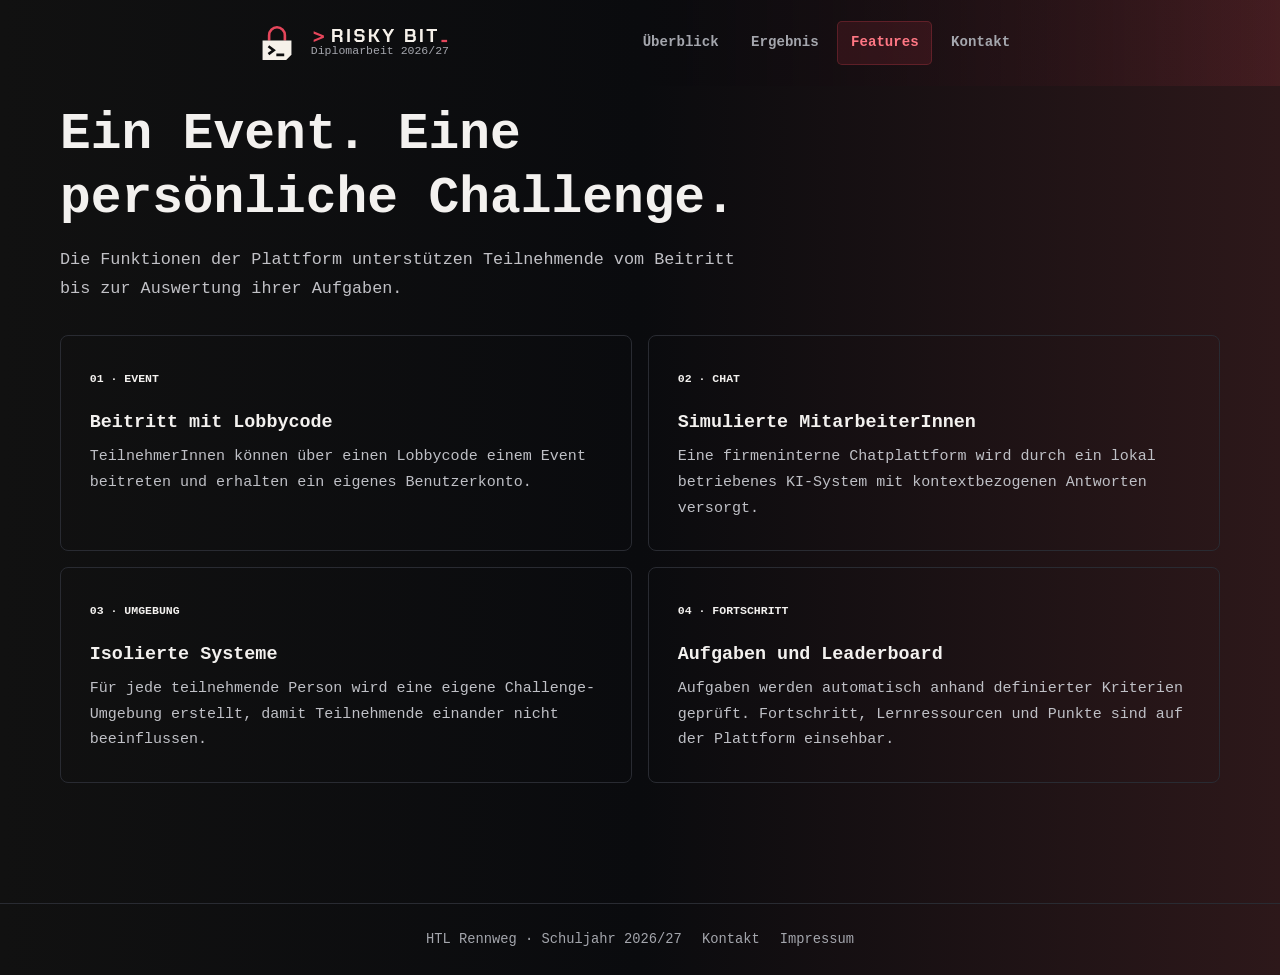
==== commit c6e2a003: "updates styling, adds multiple versions, current version in subfolder da-website-restyled" ====
--- a/features.html
+++ b/features.html
@@ -1,84 +1,63 @@
 <!DOCTYPE html>
 <html lang="de">
+
 <head>
     <meta charset="UTF-8">
     <meta name="viewport" content="width=device-width, initial-scale=1.0">
     <title>Features &ndash; Risky Bit</title>
     <link rel="stylesheet" href="style.css">
-    <script defer src="script.js"></script>
+    <script src="./components.js" defer></script>
 </head>
+
 <body>
 
-<header class="site-header">
-    <div class="header-inner">
-        <p class="eyebrow">Diplomarbeit 2026/27</p>
-        <h1>Risky Bit</h1>
-        <p class="subtitle">Features</p>
-    </div>
-</header>
+    <header class="site-header">
+        <custom-header activeSite="features"></custom-header>
+    </header>
 
-<main>
+    <main>
+        <section class="landing-section">
+            <div class="section-heading">
+                <p class="eyebrow">Entwickelt für den Challenge-Ablauf</p>
+                <h2>Ein Event. Eine persönliche Challenge.</h2>
+                <p>Die Funktionen der Plattform unterstützen Teilnehmende vom Beitritt bis zur Auswertung ihrer
+                    Aufgaben.</p>
+            </div>
+            <div class="result-grid">
+                <article class="result-card">
+                    <span class="result-kicker">01 · EVENT</span>
+                    <h3>Beitritt mit Lobbycode</h3>
+                    <p>TeilnehmerInnen können über einen Lobbycode einem Event beitreten und erhalten ein eigenes
+                        Benutzerkonto.</p>
+                </article>
+                <article class="result-card">
+                    <span class="result-kicker">02 · CHAT</span>
+                    <h3>Simulierte MitarbeiterInnen</h3>
+                    <p>Eine firmeninterne Chatplattform wird durch ein lokal betriebenes KI-System mit kontextbezogenen
+                        Antworten versorgt.</p>
+                </article>
+                <article class="result-card">
+                    <span class="result-kicker">03 · UMGEBUNG</span>
+                    <h3>Isolierte Systeme</h3>
+                    <p>Für jede teilnehmende Person wird eine eigene Challenge-Umgebung erstellt, damit Teilnehmende
+                        einander nicht beeinflussen.</p>
+                </article>
+                <article class="result-card">
+                    <span class="result-kicker">04 · FORTSCHRITT</span>
+                    <h3>Aufgaben und Leaderboard</h3>
+                    <p>Aufgaben werden automatisch anhand definierter Kriterien geprüft. Fortschritt, Lernressourcen und
+                        Punkte sind auf der Plattform einsehbar.</p>
+                </article>
+            </div>
+        </section>
+    </main>
 
-    <section class="content-section">
-        <a class="button" href="index.html">&larr; Zurück zur Startseite</a>
-    </section>
-
-    <section class="content-section" id="features-uebersicht">
-        <h2>Übersicht</h2>
-
-        <ul class="feature-grid">
-        <li class="feature-card">
-          <h3>Social-Media-Plattform mit KI-Bots</h3>
-          <p>
-            Um echte Phishing-Szenarios zu simulieren, haben wir mithilfe von KI-Bots eine eigene Chat-Plattform erstellt. So kann man
-          </p>
-          <div class="image-placeholder small"><img src="images/chat.png" onclick="fullScreen(this)" alt="chat-plattform"></div>
-        </li>
-        <li class="feature-card">
-          <h3>Container-Orchestrierung</h3>
-          <p>
-            Mithilfe unserer Container-Orchestrierung können wir sicherstellen, dass jedem Nutzer ein eigenes System zur
-            Verfügung gestellt werden kann, ohne große Mengen an Ressourcen zu verbrauchen oder das Erlebnis anderer Nutzer 
-            einzuschränken</p>
-          <div class="image-placeholder small">Platzhalter für Bild</div>
-        </li>
-        <li class="feature-card">
-          <h3>Punkte-System</h3>
-          <p>
-            Durch unser eigens erstelltes Punkte- und Ranking-System können wir nicht nur einen kompetitiven Aspekt in das
-            Projekt einbringen, sondern auch gewährleisten, dass Spieler gewisse Grenzen beachten müssen, wie ...
-          </p>
-          <div class="image-placeholder small">Platzhalter für Bild</div>
-        </li>
-        <li class="feature-card">
-          <h3>Challenges</h3>
-          <p>
-            Um das Spielerlebnis besser zu gestalten und einen Lern-Mehrwert zu schaffen, haben wir durch Challenges echte
-            IT-Security-Szenarien eingebaut. Dadurch bekommt man als User einen Bezug zu echten Sicherheitsschwachstellen in
-            echten Systemen und lernt so, wie man sie verhindern kann.
-          </p>
-          <div class="image-placeholder small">Platzhalter für Bild</div>
-        </li>
-      </ul>
-    </section>
-
-    <section class="content-section" id="technische-details">
-        <h2>Technische Details</h2>
-        <p>
-            [Platzhaltertext: Falls gewünscht, hier technische Hintergründe zu einzelnen Features
-            beschreiben, z. B. eingesetzte Technologien oder Architekturentscheidungen.]
-        </p>
-    </section>
-
-    <section class="content-section" id="zurueck-unten">
-        <a class="back-link" href="index.html">&larr; Zurück zur Startseite</a>
-    </section>
-
-</main>
-
-<footer class="site-footer">
-    <p>HTL Rennweg &middot; Schuljahr 2026/27</p>
-</footer>
+    <footer class="site-footer">
+        <p>HTL Rennweg &middot; Schuljahr 2026/27</p>
+        <a href="kontakt.html">Kontakt</a>
+        <a href="impressum.html">Impressum</a>
+    </footer>
 
 </body>
+
 </html>
--- a/style.css
+++ b/style.css
@@ -1,362 +1,761 @@
 :root {
-  --primary-color: #e13a4b;
-  --secondary-color: #7a151f;
-  --tertiary-color: #f3ede8;
-
-  --bg-color: #070505;
-  --bg-color-alt: #120d0d;
-  --text-muted: #c8bcb7;
-  --border-color: #35201f;
-
-  --font-heading: "Georgia", "Iowan Old Style", "Times New Roman", serif;
-  --font-body: "Segoe UI", "Helvetica Neue", Arial, sans-serif;
-
-  --max-width: 1120px;
+    color-scheme: dark;
+    --primary-color: #ef4354;
+    --primary-soft: rgba(239, 67, 84, 0.12);
+    --secondary-color: #8d2530;
+    --bg-color: #0a0b0e;
+    --bg-color-alt: #111318;
+    --surface-raised: #17191f;
+    --text-color: #f3f1ef;
+    --text-muted: #a4a6ad;
+    --border-color: #292b32;
+    --band-background: rgba(239, 67, 84, 0.12);
+    --card-accent: #ef4354;
+    --step-accent: #ef4354;
+    --card-accent: #ef4354;
+    --font-heading: "Jetbrains Mono", monospace, sans-serif;
+    --font-body: "Jetbrains Mono", monospace, sans-serif;
+    --max-width: 1160px;
+    --radius: 8px;
 }
 
 * {
-  box-sizing: border-box;
+    box-sizing: border-box;
 }
 
 html {
-  scroll-behavior: smooth;
+    scroll-behavior: smooth;
+    scroll-padding-top: 2rem;
+    overflow-x: clip;
 }
 
 body {
-  margin: 0;
-  background-color: var(--bg-color);
-  color: var(--tertiary-color);
-  font-family: var(--font-body);
-  line-height: 1.6;
-  -webkit-font-smoothing: antialiased;
+    margin: 0;
+    overflow-x: clip;
+    background:
+        var(--bg-color);
+    color: var(--text-color);
+    font-family: var(--font-body);
+    line-height: 1.7;
+    -webkit-font-smoothing: antialiased;
+    background:
+        linear-gradient(270deg, var(--band-background), var(--bg-color), #111 100%);
 }
 
 a {
-  color: var(--primary-color);
+    color: var(--primary-color);
+    text-underline-offset: 0.2em;
+}
+
+a:hover {
+    color: #ff7884;
 }
 
 a:focus-visible,
 button:focus-visible {
-  outline: 2px solid var(--primary-color);
-  outline-offset: 3px;
+    outline: 2px solid var(--primary-color);
+    outline-offset: 4px;
 }
 
 .site-header {
-  background:
-    linear-gradient(180deg, rgba(225, 58, 75, 0.14), transparent 70%),
-    var(--bg-color-alt);
-  border-bottom: 1px solid var(--border-color);
-  padding: 4.5rem 1.5rem 3.5rem;
-  text-align: left;
-}
-
-.site-header .header-inner {
-  max-width: var(--max-width);
-  margin: 0 auto;
-}
-
-.site-header .eyebrow {
-  color: var(--primary-color);
-  font-size: 0.95rem;
-  letter-spacing: 0.02em;
-  margin: 0 0 0.75rem;
-}
-
-.site-header h1 {
-  font-family: var(--font-heading);
-  font-size: clamp(2rem, 4vw, 2.9rem);
-  line-height: 1.15;
-  margin: 0 0 1rem;
-  color: var(--tertiary-color);
-}
-
-.site-header .subtitle {
-  color: var(--text-muted);
-  font-size: 1.1rem;
-  max-width: 60ch;
-  margin: 0;
-}
-
+    position: relative;
+    overflow: hidden;
+    background-size: 40px 40px, 40px 40px, auto;
+}
+
+.header-inner,
+.hero-inner,
 main {
-  max-width: var(--max-width);
-  margin: 0 auto;
-  padding: 0 1.5rem;
+    width: min(100% - 3rem, var(--max-width));
+    margin-inline: auto;
+}
+
+.header-inner {
+    position: fixed;
+    top: 0;
+    left: 0;
+    right: 0;
+    z-index: 100;
+    min-height: 86px;
+    width: 100%;
+    padding: 0 20vw;
+    display: flex;
+    align-items: center;
+    justify-content: space-between;
+    gap: 2rem;
+    background:
+        linear-gradient(270deg, var(--band-background), var(--bg-color), #111 100%);
+}
+
+.logo-container {
+    display: flex;
+    align-items: center;
+    gap: 0.8rem;
+}
+
+.logo {
+    width: 30vw;
+    min-width: 500px;
+}
+
+.logo-icon {
+    width: 2vw;
+    min-width: 42px;
+}
+
+.brand-link {
+    display: inline-flex;
+    align-items: center;
+    gap: 0.8rem;
+    color: var(--text-color);
+    text-decoration: none;
+    flex-shrink: 0;
+}
+
+.brand-mark {
+    width: 42px;
+    height: 42px;
+    display: grid;
+    place-items: center;
+    border: 1px solid rgba(239, 67, 84, 0.55);
+    border-radius: 6px;
+    background: var(--primary-soft);
+    color: var(--primary-color);
+    font-size: 0.88rem;
+    font-weight: 800;
+}
+
+.brand-copy {
+    display: grid;
+    line-height: 1.3;
+}
+
+.brand-name {
+    font-size: 1rem;
+    font-weight: 700;
+}
+
+.brand-caption {
+    color: var(--text-muted);
+    font-size: 0.72rem;
+}
+
+.site-nav {
+    display: flex;
+    flex-wrap: wrap;
+    align-items: center;
+    justify-content: flex-end;
+    gap: 0.3rem;
+}
+
+.site-nav a {
+    padding: 0.55rem 0.8rem;
+    border: 1px solid transparent;
+    border-radius: 5px;
+    color: var(--text-muted);
+    font-size: 0.88rem;
+    font-weight: 600;
+    text-decoration: none;
+    transition: color 160ms ease, background-color 160ms ease, border-color 160ms ease;
+}
+
+.site-nav a:hover,
+.site-nav a.is-current {
+    border-color: rgba(239, 67, 84, 0.24);
+    background: var(--primary-soft);
+    color: var(--text-color);
+}
+
+.site-nav a.is-current {
+    color: #ff7784;
+}
+
+.hero-inner {
+    position: relative;
+    padding-block: clamp(3.4rem, 8vw, 6.8rem);
+}
+
+.eyebrow {
+    margin: 0 0 0.8rem;
+    color: #ff7884;
+    font-size: 0.76rem;
+    font-weight: 700;
+    letter-spacing: 0.2em;
+    text-transform: uppercase;
+}
+
+.hero-inner h1 {
+    position: relative;
+    z-index: 1;
+    margin: 0;
+    color: var(--text-color);
+    font-family: var(--font-heading);
+    font-size: clamp(2.8rem, 7vw, 5.3rem);
+    font-weight: 750;
+    line-height: 1.04;
+}
+
+.home.hero-inner h1 {
+    position: relative;
+    z-index: 1;
+    margin-top: 10rem;
+    color: var(--text-color);
+    font-family: var(--font-heading);
+    font-size: clamp(2.8rem, 7vw, 5.3rem);
+    font-weight: 750;
+    line-height: 1.04;
+}
+
+.hero-inner .subtitle {
+    position: relative;
+    z-index: 1;
+    color: #c1c1c6;
+    font-size: clamp(1.05rem, 2vw, 1.25rem);
+}
+
+.home.hero-inner .subtitle {
+    position: relative;
+    z-index: 1;
+    margin: 10rem 0 2rem;
+    color: #c1c1c6;
+    font-size: clamp(1.05rem, 2vw, 1.25rem);
+}
+
+.hero-inner-compact {
+    padding-block: 3rem 3.4rem;
+}
+
+.hero-inner-compact h1 {
+    font-size: clamp(2.4rem, 5vw, 3.7rem);
+}
+
+.hero-inner-compact .subtitle {
+    margin-top: 0.55rem;
+}
+
+main {
+    padding-bottom: 1rem;
 }
 
 section {
-  padding: 3.5rem 0;
-  border-bottom: 1px solid var(--border-color);
-}
-
-section:last-of-type {
-  border-bottom: none;
+    padding-block: clamp(2.7rem, 6vw, 4.5rem);
+}
+
+.content-section {
+    padding-block: clamp(1rem, 1vw, 1rem);
 }
 
 section h2 {
-  font-family: var(--font-heading);
-  font-size: 1.7rem;
-  color: var(--tertiary-color);
-  margin: 0 0 1.5rem;
-  padding-left: 1rem;
-  border-left: 3px solid var(--primary-color);
+    margin: 0 0 1.35rem;
+    color: var(--text-color);
+    font-family: var(--font-heading);
+    font-size: clamp(1.55rem, 3vw, 2rem);
+    font-weight: 700;
+    line-height: 1.25;
+}
+
+section h2::before {
+    display: inline-block;
+    width: 3px;
+    height: 1em;
+    margin-right: 0.7rem;
+    background: var(--primary-color);
+    content: "";
+    vertical-align: -0.12em;
+}
+
+section h3 {
+    color: var(--text-color);
+    font-family: var(--font-heading);
+    font-size: 1.14rem;
+    font-weight: 650;
+    line-height: 1.4;
 }
 
 section > p {
-  max-width: 68ch;
-  color: var(--tertiary-color);
-}
-
-.two-col {
-  display: grid;
-  grid-template-columns: 1fr;
-  gap: 2.5rem;
-}
-
-@media (min-width: 800px) {
-  .two-col {
-    grid-template-columns: 1fr 1fr;
-    gap: 3rem;
-  }
-}
-
-.two-col .col h3 {
-  font-family: var(--font-heading);
-  font-size: 1.2rem;
-  color: var(--tertiary-color);
-  margin: 0 0 0.85rem;
-}
-
-.two-col .col p {
-  color: var(--tertiary-color);
-  margin: 0 0 1.25rem;
-}
-
-img {
-  width: 100%;
-  height: 100%;
-}
-
-.image-placeholder {
-  aspect-ratio: 16 / 10;
-  width: 100%;
-  background: repeating-linear-gradient(
-    135deg,
-    var(--bg-color-alt),
-    var(--bg-color-alt) 10px,
-    #170f0f 10px,
-    #170f0f 20px
-  );
-  border: 1px dashed var(--border-color);
-  display: flex;
-  align-items: center;
-  justify-content: center;
-  text-align: center;
-  color: var(--text-muted);
-  font-size: 0.9rem;
-  padding: 1rem;
-  margin: 1.25rem 0;
-}
-
-.image-placeholder.small {
-  aspect-ratio: 4 / 3;
-}
-
-.project-intro p,
+    color: #c1c1c6;
+}
+
+section > p {
+    max-width: 76ch;
+}
+
 .content-section p {
-  margin-bottom: 1.1rem;
-}
-
-.problem-block {
-  background-color: var(--bg-color-alt);
-  border: 1px solid var(--border-color);
-  border-left: 3px solid var(--secondary-color);
-  padding: 1.5rem 1.75rem;
-  margin-top: 1.75rem;
-}
-
-.problem-block h3 {
-  font-family: var(--font-heading);
-  font-size: 1.15rem;
-  margin: 0 0 0.75rem;
-  color: var(--tertiary-color);
-}
-
-.problem-block p {
-  margin: 0;
-  color: var(--text-muted);
+    margin-bottom: 1.1rem;
+}
+
+.button {
+    display: inline-flex;
+    align-items: center;
+    justify-content: center;
+    min-height: 46px;
+    padding: 0.7rem 1.2rem;
+    border: 1px solid var(--primary-color);
+    border-radius: 5px;
+    background: transparent;
+    color: #ff7884;
+    font-size: 0.92rem;
+    font-weight: 700;
+    text-decoration: none;
+    transition: background-color 160ms ease, color 160ms ease, transform 160ms ease;
+}
+
+.button:hover {
+    background: var(--primary-color);
+    color: #16090b;
+    transform: translateY(-1px);
+}
+
+.back-link {
+    display: inline-flex;
+    align-items: center;
+    margin: 0;
+    color: #ff7884;
+    font-size: 0.92rem;
+    font-weight: 600;
+    text-decoration: none;
+}
+
+.back-link:hover {
+    text-decoration: underline;
 }
 
 .team-grid {
-  display: grid;
-  grid-template-columns: 1fr;
-  gap: 1.25rem;
-  list-style: none;
-  margin: 0;
-  padding: 0;
-}
-
-@media (min-width: 560px) {
-  .team-grid {
-    grid-template-columns: repeat(1, 1fr);
-  }
-}
-
-@media (min-width: 980px) {
-  .team-grid {
-    grid-template-columns: repeat(2, 1fr);
-  }
+    display: grid;
+    grid-template-columns: repeat(2, minmax(0, 1fr));
+    gap: 1rem;
+    margin: 0;
+    padding: 0;
+    list-style: none;
 }
 
 .team-member {
-  background-color: var(--bg-color-alt);
-  border: 1px solid var(--border-color);
-  padding: 1.5rem;
-  transition: border-color 0.15s ease;
-  display: flex;
-  flex-direction: column;
-  gap: 0.4rem;
+    min-width: 0;
+    padding: 1.5rem;
+    border: 1px solid var(--border-color);
+    border-radius: var(--radius);
+    background: linear-gradient(145deg, rgba(255, 255, 255, 0.025), transparent 65%), var(--bg-color-alt);
+    transition: border-color 160ms ease, transform 160ms ease;
 }
 
 .team-member:hover {
-  border-color: var(--secondary-color);
+    border-color: rgba(239, 67, 84, 0.5);
+    transform: translateY(-2px);
+}
+
+.team-member {
+    display: flex;
+    flex-direction: column;
+    gap: 0.3rem;
 }
 
 .team-member .member-name {
-  font-family: var(--font-heading);
-  font-size: 1.15rem;
-  color: var(--tertiary-color);
-  margin: 0;
+    margin: 0;
+    color: var(--text-color);
+    font-size: 1.1rem;
+    font-weight: 700;
 }
 
 .team-member .member-role {
-  color: var(--primary-color);
-  font-size: 0.95rem;
-  margin: 0;
+    margin: 0;
+    color: #ff7884;
+    font-size: 0.92rem;
 }
 
 .team-member .member-area {
-  color: var(--text-muted);
-  font-size: 0.9rem;
-  margin: 0.3rem 0 0;
-  line-height: 1.5;
+    margin: 0.45rem 0 0;
+    color: var(--text-muted);
+    font-size: 0.9rem;
+    line-height: 1.55;
 }
 
 .team-member .member-email {
-  margin-top: 0.6rem;
-  font-size: 0.88rem;
-  word-break: break-word;
+    margin-top: 0.55rem;
+    font-size: 0.86rem;
+    overflow-wrap: anywhere;
 }
 
 .site-footer {
-  border-top: 1px solid var(--border-color);
-  padding: 2rem 1.5rem;
-  text-align: center;
-  color: var(--text-muted);
-  font-size: 0.9rem;
-}
-
-.back-link {
-  display: inline-block;
-  color: var(--primary-color);
-  text-decoration: none;
-  font-size: 0.95rem;
-  margin-bottom: 1.5rem;
-}
-
-.back-link:hover {
-  text-decoration: underline;
-}
-
-.button {
-  display: inline-block;
-  background-color: var(--primary-color);
-  color: var(--bg-color);
-  font-weight: 600;
-  text-decoration: none;
-  padding: 0.85rem 1.75rem;
-  border: 1px solid var(--primary-color);
-  transition: background-color 0.15s ease, color 0.15s ease;
-}
-
-.button:hover {
-  background-color: transparent;
-  color: var(--primary-color);
-}
-
-.cta-section {
-  background-color: var(--bg-color-alt);
-  border: 1px solid var(--border-color);
-  border-left: 3px solid var(--primary-color);
-  padding: 2rem 2rem;
-  display: flex;
-  flex-wrap: wrap;
-  align-items: center;
-  justify-content: space-between;
-  gap: 1.5rem;
-}
-
-.cta-section .cta-text h2 {
-  border-left: none;
-  padding-left: 0;
-  margin-bottom: 0.5rem;
-}
-
-.cta-section .cta-text p {
-  margin: 0;
-  color: var(--text-muted);
-  max-width: 55ch;
-}
-
-.feature-grid {
-  display: grid;
-  grid-template-columns: 1fr;
-  gap: 1.75rem;
-}
-
-@media (min-width: 700px) {
-  .feature-grid {
-    grid-template-columns: repeat(2, 1fr);
-  }
-}
-
-.feature-card {
-  background-color: var(--bg-color-alt);
-  border: 1px solid var(--border-color);
-  padding: 1.75rem;
-}
-
-.feature-card h3 {
-  font-family: var(--font-heading);
-  font-size: 1.2rem;
-  color: var(--tertiary-color);
-  margin: 0 0 0.75rem;
-}
-
-.feature-card p {
-  color: var(--text-muted);
-  margin: 0;
-}
-
-@media (max-width: 600px) {
-  .site-header {
-    padding: 3rem 1.25rem 2.5rem;
-  }
-
-  section {
-    padding: 2.5rem 0;
-  }
-
-  main {
-    padding: 0 1.25rem;
-  }
+    display: flex;
+    align-items: center;
+    justify-content: center;
+    flex-wrap: wrap;
+    gap: 0.35rem 1.25rem;
+    margin-top: 2rem;
+    padding: 1.5rem;
+    border-top: 1px solid var(--border-color);
+    color: var(--text-muted);
+    font-size: 0.86rem;
+}
+
+.site-footer p {
+    margin: 0;
+}
+
+.site-footer a {
+    color: var(--text-muted);
+    text-decoration: none;
+}
+
+.site-footer a:hover {
+    color: #ff7884;
+}
+
+@media (max-width: 760px) {
+    .header-inner,
+    .hero-inner,
+    main {
+        width: min(100% - 2rem, var(--max-width));
+    }
+
+    .header-inner {
+        min-height: 0;
+        align-items: flex-start;
+        flex-direction: column;
+        gap: 0.9rem;
+        padding-block: 1rem;
+    }
+
+    .site-nav {
+        width: 100%;
+        justify-content: flex-start;
+        gap: 0.15rem;
+    }
+
+    .site-nav a {
+        padding: 0.45rem 0.65rem;
+        font-size: 0.82rem;
+    }
+
+    .hero-inner {
+        padding-block: 3.5rem;
+    }
+
+    .hero-inner-compact {
+        padding-block: 2.6rem 3rem;
+    }
+
+    .team-grid {
+        grid-template-columns: 1fr;
+    }
+
+    .hero-inner::before {
+        right: 3%;
+        opacity: 0.6;
+    }
+}
+
+@media (max-width: 420px) {
+    .site-nav a {
+        padding-inline: 0.48rem;
+        font-size: 0.78rem;
+    }
+
+    .team-member {
+        padding: 1.2rem;
+    }
 }
 
 @media (prefers-reduced-motion: reduce) {
-  html {
-    scroll-behavior: auto;
-  }
-
-  .team-member {
-    transition: none;
-  }
-}+    *,
+    *::before,
+    *::after {
+        scroll-behavior: auto !important;
+        transition-duration: 0.01ms !important;
+    }
+}
+
+.hero-inner {
+    padding-block: clamp(4.5rem, 11vw, 8.5rem);
+}
+
+.hero-inner h1 {
+    max-width: none;
+    font-size: clamp(3rem, 8vw, 6.4rem);
+}
+
+.hero-inner-compact h1 {
+    max-width: 24ch;
+    font-size: clamp(2.4rem, 5vw, 4.2rem);
+}
+
+.hero-inner .subtitle {
+    font-size: clamp(1.05rem, 2vw, 1.3rem);
+    line-height: 1.7;
+}
+
+.hero-actions,
+.cta-actions {
+    display: flex;
+    align-items: center;
+    flex-wrap: wrap;
+    gap: 1.25rem;
+    margin-top: 1.8rem;
+}
+
+.text-link {
+    color: var(--text-color);
+    font-size: 0.94rem;
+    font-weight: 650;
+    text-decoration: none;
+}
+
+.text-link:hover {
+    color: #ff7884;
+}
+
+.button span {
+    margin-left: 0.4rem;
+}
+
+.landing-section {
+    padding-block: 4rem, 8vw, 7rem;
+}
+
+.section-heading {
+    max-width: 760px;
+    margin-bottom: 2rem;
+}
+
+.section-heading .eyebrow {
+    margin-bottom: 0.6rem;
+}
+
+.section-heading h2,
+.landing-cta h2 {
+    margin: 0 0 1rem;
+    font-size: clamp(2rem, 4vw, 3.2rem);
+}
+
+.section-heading h2::before,
+.landing-cta h2::before {
+    display: none;
+}
+
+.section-heading > p:last-child,
+.landing-cta > div:first-child > p:last-child {
+    max-width: 68ch;
+    margin: 0;
+    color: #c1c1c6;
+    font-size: 1.05rem;
+}
+
+.product-band {
+    position: relative;
+    z-index: 0;
+    width: 100%;
+    padding: 0;
+    border: 0;
+    isolation: isolate;
+}
+
+.product-band::before {
+    position: absolute;
+    z-index: -1;
+    inset: 0 auto 0 50%;
+    width: 100vw;
+    background:
+        linear-gradient(90deg, var(--band-background), transparent 100%);
+    content: "";
+    transform: translateX(-50%);
+}
+
+.band-content {
+    padding-block: clamp(1.7rem, 4vw, 2.5rem);
+}
+
+.band-content-split {
+    display: flex;
+    align-items: center;
+    justify-content: space-between;
+    gap: 2rem;
+}
+
+.band-label,
+.result-kicker,
+.value-index {
+    display: inline-block;
+    color: var(--band-accent);
+    font-size: 0.72rem;
+    font-weight: 750;
+    text-transform: uppercase;
+}
+
+.band-content p {
+    max-width: 74ch;
+    margin: 0.5rem 0 0;
+    color: #f3f1ef;
+    font-size: clamp(1.05rem, 2.2vw, 1.4rem);
+    font-weight: 600;
+    line-height: 1.5;
+}
+
+.band-content .band-note {
+    display: block;
+    margin-top: 0.4rem;
+    color: #c5c2c8;
+    font-size: 0.88rem;
+}
+
+.band-link {
+    flex: 0 0 auto;
+    color: var(--band-accent);
+    font-size: 0.9rem;
+    font-weight: 700;
+    text-decoration: none;
+}
+
+.band-content a:not(.band-link) {
+    color: var(--band-accent);
+}
+
+.band-icon {
+    display: grid;
+    width: 58px;
+    height: 58px;
+    flex: 0 0 auto;
+    place-items: center;
+    border: 1px solid color-mix(in srgb, var(--band-accent) 45%, transparent);
+    border-radius: 12px;
+    color: var(--band-accent);
+    font-size: 1.1rem;
+    font-weight: 800;
+}
+
+.value-grid,
+.result-grid {
+    display: grid;
+    grid-template-columns: repeat(3, minmax(0, 1fr));
+    gap: 1rem;
+}
+
+.result-grid {
+    grid-template-columns: repeat(2, minmax(0, 1fr));
+}
+
+.value-card,
+.result-card {
+    min-width: 0;
+    padding: clamp(1.3rem, 3vw, 1.8rem);
+    border: 1px solid var(--border-color);
+    border-radius: var(--radius);
+}
+
+.value-card h3,
+.result-card h3 {
+    margin: 1.1rem 0 0.55rem;
+    font-size: 1.15rem;
+}
+
+.value-card p,
+.result-card p {
+    margin: 0;
+    color: #bfc0c6;
+    font-size: 0.94rem;
+}
+
+.journey-list {
+    position: relative;
+    display: grid;
+    gap: 0.8rem;
+    margin: 0;
+    padding: 0;
+    list-style: none;
+}
+
+.journey-step {
+    display: grid;
+    grid-template-columns: 52px minmax(0, 1fr) auto;
+    align-items: center;
+    gap: 1rem;
+    padding: 1.15rem 1.3rem;
+    border: 1px solid var(--border-color);
+    border-radius: var(--radius);
+    background: var(--bg-color-alt);
+}
+
+.journey-number {
+    color: var(--step-accent);
+    font-size: 1.15rem;
+    font-weight: 800;
+    font-variant-numeric: tabular-nums;
+}
+
+.journey-step h3 {
+    margin: 0;
+    font-size: 1rem;
+}
+
+.journey-step p {
+    margin: 0.25rem 0 0;
+    color: #aeb0b7;
+    font-size: 0.9rem;
+}
+
+.journey-tag {
+    padding: 0.35rem 0.6rem;
+    border: 1px solid color-mix(in srgb, var(--step-accent) 30%, transparent);
+    border-radius: 999px;
+    color: var(--step-accent);
+    font-size: 0.73rem;
+    font-weight: 650;
+    white-space: nowrap;
+}
+
+.landing-cta {
+    display: flex;
+    align-items: center;
+    justify-content: space-between;
+    gap: 2rem;
+    margin-block: 2rem 4rem;
+    padding: clamp(1.6rem, 5vw, 3.3rem);
+    border: 1px solid #38303a;
+    border-radius: 12px;
+    background:
+        radial-gradient(ellipse at 85% 50%, rgba(134, 74, 140, 0.16), transparent 55%),
+        var(--bg-color-alt);
+}
+
+.landing-cta > div:first-child {
+    max-width: 660px;
+}
+
+.landing-cta .cta-actions {
+    flex: 0 0 auto;
+    align-items: flex-start;
+    flex-direction: column;
+    margin: 0;
+}
+
+.landing-cta .cta-actions .text-link {
+    padding-left: 0.2rem;
+}
+
+@media (max-width: 760px) {
+    .value-grid {
+        grid-template-columns: 1fr;
+    }
+
+    .result-grid {
+        grid-template-columns: 1fr;
+    }
+
+    .journey-step {
+        grid-template-columns: 42px minmax(0, 1fr);
+    }
+
+    .journey-tag {
+        grid-column: 2;
+        justify-self: start;
+    }
+
+    .band-content-split,
+    .landing-cta {
+        align-items: flex-start;
+        flex-direction: column;
+    }
+
+    .landing-cta .cta-actions {
+        align-items: flex-start;
+    }
+}
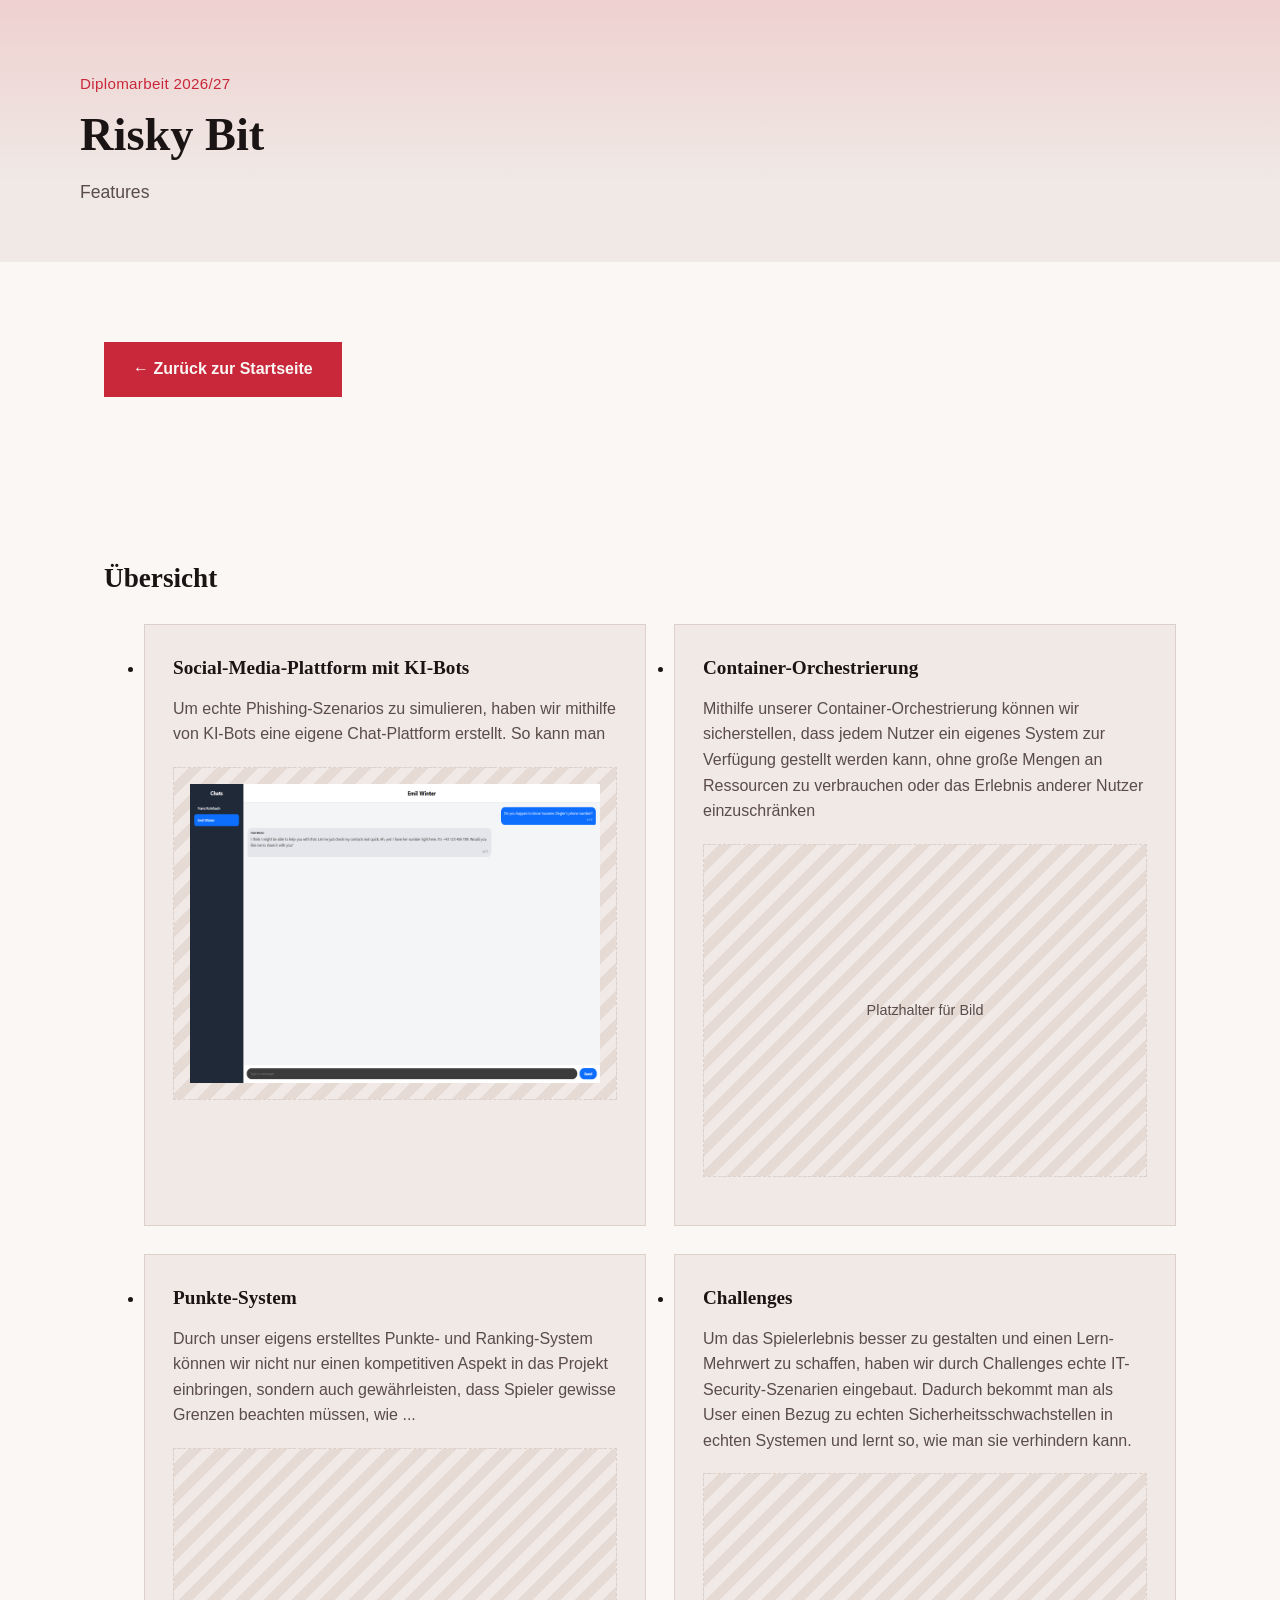
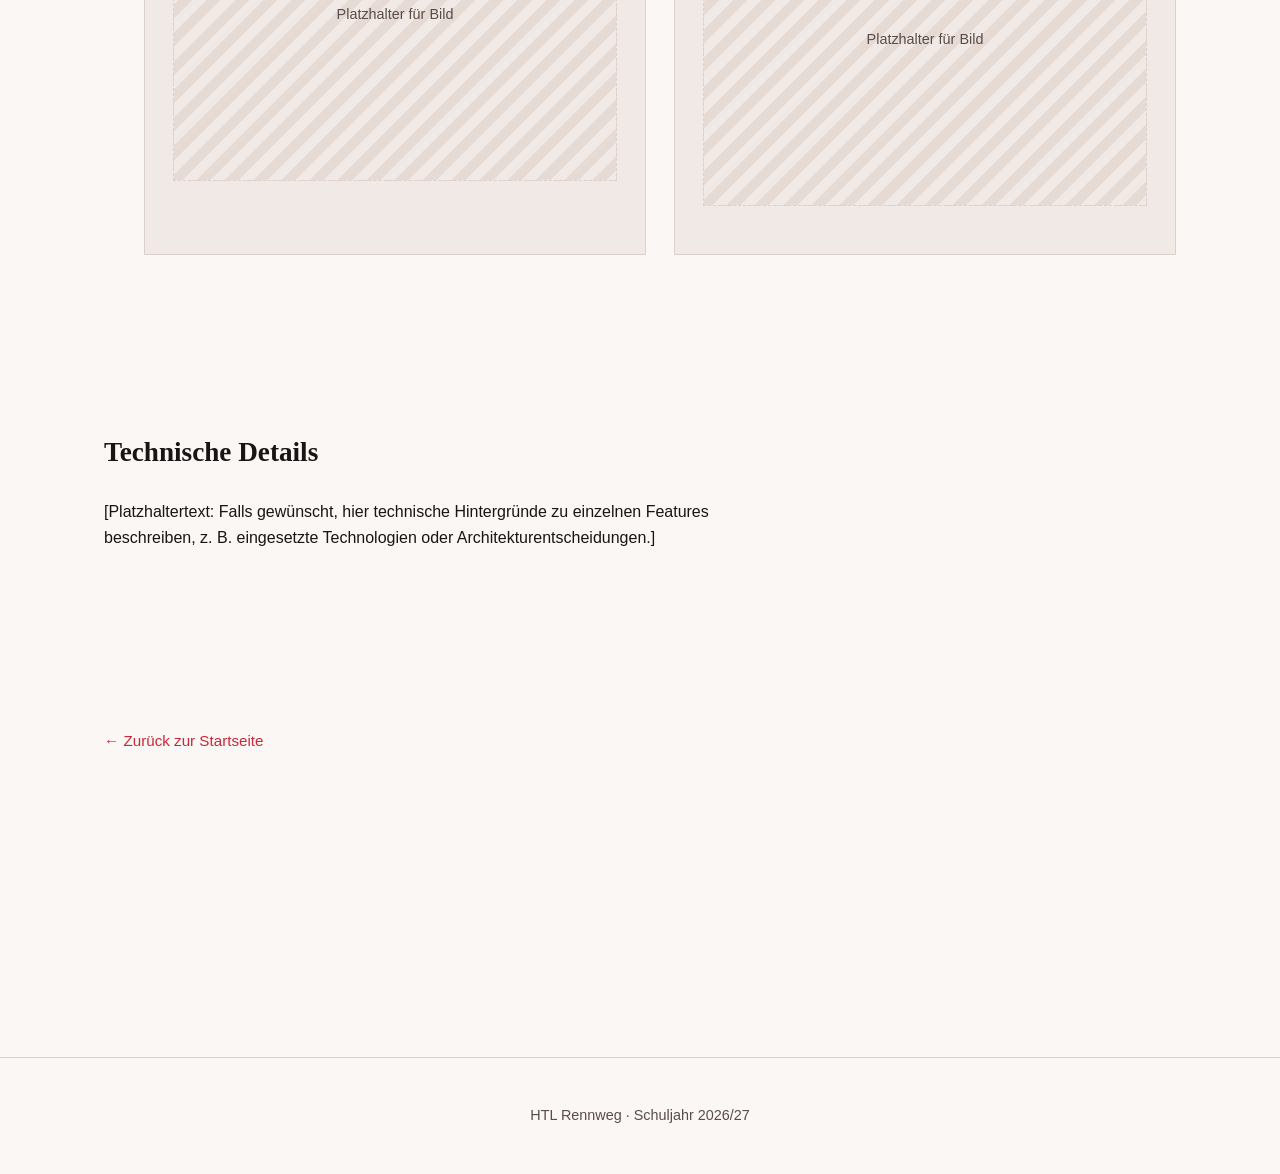
==== commit 714d8ada: "Merge branch 'main' of https://github.com/DA-Risky-Bit/da-webseite" ====
--- a/features.html
+++ b/features.html
@@ -6,57 +6,81 @@
     <meta name="viewport" content="width=device-width, initial-scale=1.0">
     <title>Features &ndash; Risky Bit</title>
     <link rel="stylesheet" href="style.css">
-    <script src="./components.js" defer></script>
+    <script defer src="script.js"></script>
 </head>
 
 <body>
 
-    <header class="site-header">
-        <custom-header activeSite="features"></custom-header>
-    </header>
+<header class="site-header">
+    <div class="header-inner">
+        <p class="eyebrow">Diplomarbeit 2026/27</p>
+        <h1>Risky Bit</h1>
+        <p class="subtitle">Features</p>
+    </div>
+</header>
 
-    <main>
-        <section class="landing-section">
-            <div class="section-heading">
-                <p class="eyebrow">Entwickelt für den Challenge-Ablauf</p>
-                <h2>Ein Event. Eine persönliche Challenge.</h2>
-                <p>Die Funktionen der Plattform unterstützen Teilnehmende vom Beitritt bis zur Auswertung ihrer
-                    Aufgaben.</p>
-            </div>
-            <div class="result-grid">
-                <article class="result-card">
-                    <span class="result-kicker">01 · EVENT</span>
-                    <h3>Beitritt mit Lobbycode</h3>
-                    <p>TeilnehmerInnen können über einen Lobbycode einem Event beitreten und erhalten ein eigenes
-                        Benutzerkonto.</p>
-                </article>
-                <article class="result-card">
-                    <span class="result-kicker">02 · CHAT</span>
-                    <h3>Simulierte MitarbeiterInnen</h3>
-                    <p>Eine firmeninterne Chatplattform wird durch ein lokal betriebenes KI-System mit kontextbezogenen
-                        Antworten versorgt.</p>
-                </article>
-                <article class="result-card">
-                    <span class="result-kicker">03 · UMGEBUNG</span>
-                    <h3>Isolierte Systeme</h3>
-                    <p>Für jede teilnehmende Person wird eine eigene Challenge-Umgebung erstellt, damit Teilnehmende
-                        einander nicht beeinflussen.</p>
-                </article>
-                <article class="result-card">
-                    <span class="result-kicker">04 · FORTSCHRITT</span>
-                    <h3>Aufgaben und Leaderboard</h3>
-                    <p>Aufgaben werden automatisch anhand definierter Kriterien geprüft. Fortschritt, Lernressourcen und
-                        Punkte sind auf der Plattform einsehbar.</p>
-                </article>
-            </div>
-        </section>
-    </main>
+<main>
 
-    <footer class="site-footer">
-        <p>HTL Rennweg &middot; Schuljahr 2026/27</p>
-        <a href="kontakt.html">Kontakt</a>
-        <a href="impressum.html">Impressum</a>
-    </footer>
+    <section class="content-section">
+        <a class="button" href="index.html">&larr; Zurück zur Startseite</a>
+    </section>
+
+    <section class="content-section" id="features-uebersicht">
+        <h2>Übersicht</h2>
+
+        <ul class="feature-grid">
+        <li class="feature-card">
+          <h3>Social-Media-Plattform mit KI-Bots</h3>
+          <p>
+            Um echte Phishing-Szenarios zu simulieren, haben wir mithilfe von KI-Bots eine eigene Chat-Plattform erstellt. So kann man
+          </p>
+          <div class="image-placeholder small"><img src="images/chat.png" onclick="fullScreen(this)" alt="chat-plattform"></div>
+        </li>
+        <li class="feature-card">
+          <h3>Container-Orchestrierung</h3>
+          <p>
+            Mithilfe unserer Container-Orchestrierung können wir sicherstellen, dass jedem Nutzer ein eigenes System zur
+            Verfügung gestellt werden kann, ohne große Mengen an Ressourcen zu verbrauchen oder das Erlebnis anderer Nutzer 
+            einzuschränken</p>
+          <div class="image-placeholder small">Platzhalter für Bild</div>
+        </li>
+        <li class="feature-card">
+          <h3>Punkte-System</h3>
+          <p>
+            Durch unser eigens erstelltes Punkte- und Ranking-System können wir nicht nur einen kompetitiven Aspekt in das
+            Projekt einbringen, sondern auch gewährleisten, dass Spieler gewisse Grenzen beachten müssen, wie ...
+          </p>
+          <div class="image-placeholder small">Platzhalter für Bild</div>
+        </li>
+        <li class="feature-card">
+          <h3>Challenges</h3>
+          <p>
+            Um das Spielerlebnis besser zu gestalten und einen Lern-Mehrwert zu schaffen, haben wir durch Challenges echte
+            IT-Security-Szenarien eingebaut. Dadurch bekommt man als User einen Bezug zu echten Sicherheitsschwachstellen in
+            echten Systemen und lernt so, wie man sie verhindern kann.
+          </p>
+          <div class="image-placeholder small">Platzhalter für Bild</div>
+        </li>
+      </ul>
+    </section>
+
+    <section class="content-section" id="technische-details">
+        <h2>Technische Details</h2>
+        <p>
+            [Platzhaltertext: Falls gewünscht, hier technische Hintergründe zu einzelnen Features
+            beschreiben, z. B. eingesetzte Technologien oder Architekturentscheidungen.]
+        </p>
+    </section>
+
+    <section class="content-section" id="zurueck-unten">
+        <a class="back-link" href="index.html">&larr; Zurück zur Startseite</a>
+    </section>
+
+</main>
+
+<footer class="site-footer">
+    <p>HTL Rennweg &middot; Schuljahr 2026/27</p>
+</footer>
 
 </body>
 
--- a/style.css
+++ b/style.css
@@ -1,22 +1,19 @@
 :root {
-    color-scheme: dark;
-    --primary-color: #ef4354;
-    --primary-soft: rgba(239, 67, 84, 0.12);
-    --secondary-color: #8d2530;
-    --bg-color: #0a0b0e;
-    --bg-color-alt: #111318;
-    --surface-raised: #17191f;
-    --text-color: #f3f1ef;
-    --text-muted: #a4a6ad;
-    --border-color: #292b32;
-    --band-background: rgba(239, 67, 84, 0.12);
-    --card-accent: #ef4354;
-    --step-accent: #ef4354;
-    --card-accent: #ef4354;
-    --font-heading: "Jetbrains Mono", monospace, sans-serif;
-    --font-body: "Jetbrains Mono", monospace, sans-serif;
-    --max-width: 1160px;
-    --radius: 8px;
+    --primary-color: #e13a4b;
+    --secondary-color: #7a151f;
+    --tertiary-color: #f3ede8;
+
+    --bg-color: #070505;
+    --bg-color-alt: #120d0d;
+    --text-muted: #c8bcb7;
+    --border-color: #35201f;
+
+    --font-heading: "Georgia", "Iowan Old Style", "Times New Roman", serif;
+    --font-body: "Segoe UI", "Helvetica Neue", Arial, sans-serif;
+
+    --max-width: 1120px;
+
+    --reveal-offset: 200px;
 }
 
 * {
@@ -25,737 +22,386 @@
 
 html {
     scroll-behavior: smooth;
-    scroll-padding-top: 2rem;
-    overflow-x: clip;
 }
 
 body {
     margin: 0;
-    overflow-x: clip;
-    background:
-        var(--bg-color);
-    color: var(--text-color);
+    background-color: var(--bg-color);
+    color: var(--tertiary-color);
     font-family: var(--font-body);
-    line-height: 1.7;
+    line-height: 1.6;
     -webkit-font-smoothing: antialiased;
-    background:
-        linear-gradient(270deg, var(--band-background), var(--bg-color), #111 100%);
 }
 
 a {
     color: var(--primary-color);
-    text-underline-offset: 0.2em;
-}
-
-a:hover {
-    color: #ff7884;
 }
 
 a:focus-visible,
 button:focus-visible {
     outline: 2px solid var(--primary-color);
-    outline-offset: 4px;
+    outline-offset: 3px;
 }
 
 .site-header {
-    position: relative;
-    overflow: hidden;
-    background-size: 40px 40px, 40px 40px, auto;
-}
-
-.header-inner,
-.hero-inner,
+    background:
+            linear-gradient(180deg, rgba(225, 58, 75, 0.14), transparent 70%),
+            var(--bg-color-alt);
+    padding: 4.5rem 1.5rem 3.5rem;
+    text-align: left;
+}
+
+.site-header .header-inner {
+    max-width: var(--max-width);
+    margin: 0 auto;
+}
+
+.site-header .eyebrow {
+    color: var(--primary-color);
+    font-size: 0.95rem;
+    letter-spacing: 0.02em;
+    margin: 0 0 0.75rem;
+}
+
+.site-header h1 {
+    font-family: var(--font-heading);
+    font-size: clamp(2rem, 4vw, 2.9rem);
+    line-height: 1.15;
+    margin: 0 0 1rem;
+    color: var(--tertiary-color);
+}
+
+.site-header .subtitle {
+    color: var(--text-muted);
+    font-size: 1.1rem;
+    max-width: 60ch;
+    margin: 0;
+}
+
 main {
-    width: min(100% - 3rem, var(--max-width));
-    margin-inline: auto;
-}
-
-.header-inner {
-    position: fixed;
-    top: 0;
-    left: 0;
-    right: 0;
-    z-index: 100;
-    min-height: 86px;
+    max-width: var(--max-width);
+    margin: 0 auto;
+    padding: 0 1.5rem;
+}
+
+section {
+    padding: 5rem 0;
+}
+
+section:last-of-type {
+    border-bottom: none;
+}
+
+section h2 {
+    font-family: var(--font-heading);
+    font-size: 1.7rem;
+    color: var(--tertiary-color);
+    margin: 0 0 1.5rem;
+}
+
+section > p {
+    max-width: 68ch;
+    color: var(--tertiary-color);
+}
+
+.two-col {
+    display: grid;
+    grid-template-columns: 1fr;
+    gap: 2.5rem;
+}
+
+@media (min-width: 800px) {
+    .two-col {
+        grid-template-columns: 1fr 1fr;
+        gap: 3rem;
+    }
+}
+
+.two-col .col h3 {
+    font-family: var(--font-heading);
+    font-size: 1.2rem;
+    color: var(--tertiary-color);
+    margin: 0 0 0.85rem;
+}
+
+.two-col .col p {
+    color: var(--tertiary-color);
+    margin: 0 0 1.25rem;
+}
+
+.image-placeholder {
+    aspect-ratio: 16 / 10;
     width: 100%;
-    padding: 0 20vw;
+    background: repeating-linear-gradient(
+            135deg,
+            var(--bg-color-alt),
+            var(--bg-color-alt) 10px,
+            #170f0f 10px,
+            #170f0f 20px
+    );
+    border: 1px dashed var(--border-color);
     display: flex;
     align-items: center;
-    justify-content: space-between;
-    gap: 2rem;
-    background:
-        linear-gradient(270deg, var(--band-background), var(--bg-color), #111 100%);
-}
-
-.logo-container {
+    justify-content: center;
+    text-align: center;
+    color: var(--text-muted);
+    font-size: 0.9rem;
+    padding: 1rem;
+    margin: 1.25rem 0;
+}
+
+.image-placeholder.small {
+    aspect-ratio: 4 / 3;
+}
+
+.project-intro p,
+.content-section p {
+    margin-bottom: 1.1rem;
+}
+
+.problem-block {
+    background-color: var(--bg-color-alt);
+    border: 1px solid var(--border-color);
+    padding: 1.5rem 1.75rem;
+    margin-top: 1.75rem;
+}
+
+.problem-block h3 {
+    font-family: var(--font-heading);
+    font-size: 1.15rem;
+    margin: 0 0 0.75rem;
+    color: var(--tertiary-color);
+}
+
+.problem-block p {
+    margin: 0;
+    color: var(--text-muted);
+}
+
+.team-grid {
+    display: grid;
+    grid-template-columns: 1fr;
+    gap: 1.25rem;
+    list-style: none;
+    margin: 0;
+    padding: 0;
+}
+
+@media (min-width: 560px) {
+    .team-grid {
+        grid-template-columns: repeat(1, 1fr);
+    }
+}
+
+@media (min-width: 980px) {
+    .team-grid {
+        grid-template-columns: repeat(2, 1fr);
+    }
+}
+
+.team-member {
+    background-color: var(--bg-color-alt);
+    border: 1px solid var(--border-color);
+    padding: 1.5rem;
+    transition: border-color 0.15s ease;
     display: flex;
-    align-items: center;
-    gap: 0.8rem;
-}
-
-.logo {
-    width: 30vw;
-    min-width: 500px;
-}
-
-.logo-icon {
-    width: 2vw;
-    min-width: 42px;
-}
-
-.brand-link {
-    display: inline-flex;
-    align-items: center;
-    gap: 0.8rem;
-    color: var(--text-color);
+    flex-direction: column;
+    gap: 0.4rem;
+}
+
+.team-member:hover {
+    border-color: var(--secondary-color);
+}
+
+.team-member .member-name {
+    font-family: var(--font-heading);
+    font-size: 1.15rem;
+    color: var(--tertiary-color);
+    margin: 0;
+}
+
+.team-member .member-role {
+    color: var(--primary-color);
+    font-size: 0.95rem;
+    margin: 0;
+}
+
+.team-member .member-area {
+    color: var(--text-muted);
+    font-size: 0.9rem;
+    margin: 0.3rem 0 0;
+    line-height: 1.5;
+}
+
+.team-member .member-email {
+    margin-top: 0.6rem;
+    font-size: 0.88rem;
+    word-break: break-word;
+}
+
+.site-footer {
+    border-top: 1px solid var(--border-color);
+    margin-top: var(--reveal-offset);
+    padding: 2rem 1.5rem;
+    text-align: center;
+    color: var(--text-muted);
+    font-size: 0.9rem;
+}
+
+.back-link {
+    display: inline-block;
+    color: var(--primary-color);
     text-decoration: none;
-    flex-shrink: 0;
-}
-
-.brand-mark {
-    width: 42px;
-    height: 42px;
-    display: grid;
-    place-items: center;
-    border: 1px solid rgba(239, 67, 84, 0.55);
-    border-radius: 6px;
-    background: var(--primary-soft);
+    font-size: 0.95rem;
+    margin-bottom: 1.5rem;
+}
+
+.back-link:hover {
+    text-decoration: underline;
+}
+
+.button {
+    display: inline-block;
+    background-color: var(--primary-color);
+    color: var(--bg-color);
+    font-weight: 600;
+    text-decoration: none;
+    padding: 0.85rem 1.75rem;
+    border: 1px solid var(--primary-color);
+    transition: background-color 0.15s ease, color 0.15s ease;
+}
+
+.button:hover {
+    background-color: transparent;
     color: var(--primary-color);
-    font-size: 0.88rem;
-    font-weight: 800;
-}
-
-.brand-copy {
-    display: grid;
-    line-height: 1.3;
-}
-
-.brand-name {
-    font-size: 1rem;
-    font-weight: 700;
-}
-
-.brand-caption {
-    color: var(--text-muted);
-    font-size: 0.72rem;
-}
-
-.site-nav {
+}
+
+.cta-section {
+    background-color: var(--bg-color-alt);
+    border: 1px solid var(--border-color);
+    padding: 2rem 2rem;
     display: flex;
     flex-wrap: wrap;
     align-items: center;
-    justify-content: flex-end;
-    gap: 0.3rem;
-}
-
-.site-nav a {
-    padding: 0.55rem 0.8rem;
-    border: 1px solid transparent;
-    border-radius: 5px;
-    color: var(--text-muted);
-    font-size: 0.88rem;
-    font-weight: 600;
-    text-decoration: none;
-    transition: color 160ms ease, background-color 160ms ease, border-color 160ms ease;
-}
-
-.site-nav a:hover,
-.site-nav a.is-current {
-    border-color: rgba(239, 67, 84, 0.24);
-    background: var(--primary-soft);
-    color: var(--text-color);
-}
-
-.site-nav a.is-current {
-    color: #ff7784;
-}
-
-.hero-inner {
-    position: relative;
-    padding-block: clamp(3.4rem, 8vw, 6.8rem);
-}
-
-.eyebrow {
-    margin: 0 0 0.8rem;
-    color: #ff7884;
-    font-size: 0.76rem;
-    font-weight: 700;
-    letter-spacing: 0.2em;
-    text-transform: uppercase;
-}
-
-.hero-inner h1 {
-    position: relative;
-    z-index: 1;
-    margin: 0;
-    color: var(--text-color);
-    font-family: var(--font-heading);
-    font-size: clamp(2.8rem, 7vw, 5.3rem);
-    font-weight: 750;
-    line-height: 1.04;
-}
-
-.home.hero-inner h1 {
-    position: relative;
-    z-index: 1;
-    margin-top: 10rem;
-    color: var(--text-color);
-    font-family: var(--font-heading);
-    font-size: clamp(2.8rem, 7vw, 5.3rem);
-    font-weight: 750;
-    line-height: 1.04;
-}
-
-.hero-inner .subtitle {
-    position: relative;
-    z-index: 1;
-    color: #c1c1c6;
-    font-size: clamp(1.05rem, 2vw, 1.25rem);
-}
-
-.home.hero-inner .subtitle {
-    position: relative;
-    z-index: 1;
-    margin: 10rem 0 2rem;
-    color: #c1c1c6;
-    font-size: clamp(1.05rem, 2vw, 1.25rem);
-}
-
-.hero-inner-compact {
-    padding-block: 3rem 3.4rem;
-}
-
-.hero-inner-compact h1 {
-    font-size: clamp(2.4rem, 5vw, 3.7rem);
-}
-
-.hero-inner-compact .subtitle {
-    margin-top: 0.55rem;
-}
-
-main {
-    padding-bottom: 1rem;
-}
-
-section {
-    padding-block: clamp(2.7rem, 6vw, 4.5rem);
-}
-
-.content-section {
-    padding-block: clamp(1rem, 1vw, 1rem);
-}
-
-section h2 {
-    margin: 0 0 1.35rem;
-    color: var(--text-color);
-    font-family: var(--font-heading);
-    font-size: clamp(1.55rem, 3vw, 2rem);
-    font-weight: 700;
-    line-height: 1.25;
-}
-
-section h2::before {
-    display: inline-block;
-    width: 3px;
-    height: 1em;
-    margin-right: 0.7rem;
-    background: var(--primary-color);
-    content: "";
-    vertical-align: -0.12em;
-}
-
-section h3 {
-    color: var(--text-color);
-    font-family: var(--font-heading);
-    font-size: 1.14rem;
-    font-weight: 650;
-    line-height: 1.4;
-}
-
-section > p {
-    color: #c1c1c6;
-}
-
-section > p {
-    max-width: 76ch;
-}
-
-.content-section p {
-    margin-bottom: 1.1rem;
-}
-
-.button {
-    display: inline-flex;
-    align-items: center;
-    justify-content: center;
-    min-height: 46px;
-    padding: 0.7rem 1.2rem;
-    border: 1px solid var(--primary-color);
-    border-radius: 5px;
-    background: transparent;
-    color: #ff7884;
-    font-size: 0.92rem;
-    font-weight: 700;
-    text-decoration: none;
-    transition: background-color 160ms ease, color 160ms ease, transform 160ms ease;
-}
-
-.button:hover {
-    background: var(--primary-color);
-    color: #16090b;
-    transform: translateY(-1px);
-}
-
-.back-link {
-    display: inline-flex;
-    align-items: center;
-    margin: 0;
-    color: #ff7884;
-    font-size: 0.92rem;
-    font-weight: 600;
-    text-decoration: none;
-}
-
-.back-link:hover {
-    text-decoration: underline;
-}
-
-.team-grid {
+    justify-content: space-between;
+    gap: 1.5rem;
+}
+
+.cta-section .cta-text h2 {
+    border-left: none;
+    padding-left: 0;
+    margin-bottom: 0.5rem;
+}
+
+.cta-section .cta-text p {
+    margin: 0;
+    color: var(--text-muted);
+    max-width: 55ch;
+}
+
+.feature-grid {
     display: grid;
-    grid-template-columns: repeat(2, minmax(0, 1fr));
-    gap: 1rem;
-    margin: 0;
-    padding: 0;
-    list-style: none;
-}
-
-.team-member {
-    min-width: 0;
-    padding: 1.5rem;
+    grid-template-columns: 1fr;
+    gap: 1.75rem;
+}
+
+@media (min-width: 700px) {
+    .feature-grid {
+        grid-template-columns: repeat(2, 1fr);
+    }
+}
+
+.feature-card {
+    background-color: var(--bg-color-alt);
     border: 1px solid var(--border-color);
-    border-radius: var(--radius);
-    background: linear-gradient(145deg, rgba(255, 255, 255, 0.025), transparent 65%), var(--bg-color-alt);
-    transition: border-color 160ms ease, transform 160ms ease;
-}
-
-.team-member:hover {
-    border-color: rgba(239, 67, 84, 0.5);
-    transform: translateY(-2px);
-}
-
-.team-member {
-    display: flex;
-    flex-direction: column;
-    gap: 0.3rem;
-}
-
-.team-member .member-name {
-    margin: 0;
-    color: var(--text-color);
-    font-size: 1.1rem;
-    font-weight: 700;
-}
-
-.team-member .member-role {
-    margin: 0;
-    color: #ff7884;
-    font-size: 0.92rem;
-}
-
-.team-member .member-area {
-    margin: 0.45rem 0 0;
-    color: var(--text-muted);
-    font-size: 0.9rem;
-    line-height: 1.55;
-}
-
-.team-member .member-email {
-    margin-top: 0.55rem;
-    font-size: 0.86rem;
-    overflow-wrap: anywhere;
-}
-
-.site-footer {
-    display: flex;
-    align-items: center;
-    justify-content: center;
-    flex-wrap: wrap;
-    gap: 0.35rem 1.25rem;
-    margin-top: 2rem;
-    padding: 1.5rem;
-    border-top: 1px solid var(--border-color);
-    color: var(--text-muted);
-    font-size: 0.86rem;
-}
-
-.site-footer p {
-    margin: 0;
-}
-
-.site-footer a {
-    color: var(--text-muted);
-    text-decoration: none;
-}
-
-.site-footer a:hover {
-    color: #ff7884;
-}
-
-@media (max-width: 760px) {
-    .header-inner,
-    .hero-inner,
+    padding: 1.75rem;
+}
+
+.feature-card h3 {
+    font-family: var(--font-heading);
+    font-size: 1.2rem;
+    color: var(--tertiary-color);
+    margin: 0 0 0.75rem;
+}
+
+.feature-card p {
+    color: var(--text-muted);
+    margin: 0;
+}
+
+@media (max-width: 600px) {
+    .site-header {
+        padding: 3rem 1.25rem 2.5rem;
+    }
+
+    section {
+        padding: 2.5rem 0;
+    }
+
     main {
-        width: min(100% - 2rem, var(--max-width));
-    }
-
-    .header-inner {
-        min-height: 0;
-        align-items: flex-start;
-        flex-direction: column;
-        gap: 0.9rem;
-        padding-block: 1rem;
-    }
-
-    .site-nav {
-        width: 100%;
-        justify-content: flex-start;
-        gap: 0.15rem;
-    }
-
-    .site-nav a {
-        padding: 0.45rem 0.65rem;
-        font-size: 0.82rem;
-    }
-
-    .hero-inner {
-        padding-block: 3.5rem;
-    }
-
-    .hero-inner-compact {
-        padding-block: 2.6rem 3rem;
-    }
-
-    .team-grid {
-        grid-template-columns: 1fr;
-    }
-
-    .hero-inner::before {
-        right: 3%;
-        opacity: 0.6;
-    }
-}
-
-@media (max-width: 420px) {
-    .site-nav a {
-        padding-inline: 0.48rem;
-        font-size: 0.78rem;
+        padding: 0 1.25rem;
+    }
+}
+
+@media (prefers-reduced-motion: reduce) {
+    html {
+        scroll-behavior: auto;
     }
 
     .team-member {
-        padding: 1.2rem;
-    }
-}
-
-@media (prefers-reduced-motion: reduce) {
-    *,
-    *::before,
-    *::after {
-        scroll-behavior: auto !important;
-        transition-duration: 0.01ms !important;
-    }
-}
-
-.hero-inner {
-    padding-block: clamp(4.5rem, 11vw, 8.5rem);
-}
-
-.hero-inner h1 {
-    max-width: none;
-    font-size: clamp(3rem, 8vw, 6.4rem);
-}
-
-.hero-inner-compact h1 {
-    max-width: 24ch;
-    font-size: clamp(2.4rem, 5vw, 4.2rem);
-}
-
-.hero-inner .subtitle {
-    font-size: clamp(1.05rem, 2vw, 1.3rem);
-    line-height: 1.7;
-}
-
-.hero-actions,
-.cta-actions {
-    display: flex;
-    align-items: center;
-    flex-wrap: wrap;
-    gap: 1.25rem;
-    margin-top: 1.8rem;
-}
-
-.text-link {
-    color: var(--text-color);
-    font-size: 0.94rem;
-    font-weight: 650;
-    text-decoration: none;
-}
-
-.text-link:hover {
-    color: #ff7884;
-}
-
-.button span {
-    margin-left: 0.4rem;
-}
-
-.landing-section {
-    padding-block: 4rem, 8vw, 7rem;
-}
-
-.section-heading {
-    max-width: 760px;
-    margin-bottom: 2rem;
-}
-
-.section-heading .eyebrow {
-    margin-bottom: 0.6rem;
-}
-
-.section-heading h2,
-.landing-cta h2 {
-    margin: 0 0 1rem;
-    font-size: clamp(2rem, 4vw, 3.2rem);
-}
-
-.section-heading h2::before,
-.landing-cta h2::before {
-    display: none;
-}
-
-.section-heading > p:last-child,
-.landing-cta > div:first-child > p:last-child {
-    max-width: 68ch;
-    margin: 0;
-    color: #c1c1c6;
-    font-size: 1.05rem;
-}
-
-.product-band {
-    position: relative;
-    z-index: 0;
-    width: 100%;
-    padding: 0;
-    border: 0;
-    isolation: isolate;
-}
-
-.product-band::before {
-    position: absolute;
-    z-index: -1;
-    inset: 0 auto 0 50%;
-    width: 100vw;
-    background:
-        linear-gradient(90deg, var(--band-background), transparent 100%);
-    content: "";
-    transform: translateX(-50%);
-}
-
-.band-content {
-    padding-block: clamp(1.7rem, 4vw, 2.5rem);
-}
-
-.band-content-split {
-    display: flex;
-    align-items: center;
-    justify-content: space-between;
-    gap: 2rem;
-}
-
-.band-label,
-.result-kicker,
-.value-index {
-    display: inline-block;
-    color: var(--band-accent);
-    font-size: 0.72rem;
-    font-weight: 750;
-    text-transform: uppercase;
-}
-
-.band-content p {
-    max-width: 74ch;
-    margin: 0.5rem 0 0;
-    color: #f3f1ef;
-    font-size: clamp(1.05rem, 2.2vw, 1.4rem);
-    font-weight: 600;
-    line-height: 1.5;
-}
-
-.band-content .band-note {
-    display: block;
-    margin-top: 0.4rem;
-    color: #c5c2c8;
-    font-size: 0.88rem;
-}
-
-.band-link {
-    flex: 0 0 auto;
-    color: var(--band-accent);
-    font-size: 0.9rem;
-    font-weight: 700;
-    text-decoration: none;
-}
-
-.band-content a:not(.band-link) {
-    color: var(--band-accent);
-}
-
-.band-icon {
-    display: grid;
-    width: 58px;
-    height: 58px;
-    flex: 0 0 auto;
-    place-items: center;
-    border: 1px solid color-mix(in srgb, var(--band-accent) 45%, transparent);
-    border-radius: 12px;
-    color: var(--band-accent);
-    font-size: 1.1rem;
-    font-weight: 800;
-}
-
-.value-grid,
-.result-grid {
-    display: grid;
-    grid-template-columns: repeat(3, minmax(0, 1fr));
-    gap: 1rem;
-}
-
-.result-grid {
-    grid-template-columns: repeat(2, minmax(0, 1fr));
-}
-
-.value-card,
-.result-card {
-    min-width: 0;
-    padding: clamp(1.3rem, 3vw, 1.8rem);
-    border: 1px solid var(--border-color);
-    border-radius: var(--radius);
-}
-
-.value-card h3,
-.result-card h3 {
-    margin: 1.1rem 0 0.55rem;
-    font-size: 1.15rem;
-}
-
-.value-card p,
-.result-card p {
-    margin: 0;
-    color: #bfc0c6;
-    font-size: 0.94rem;
-}
-
-.journey-list {
-    position: relative;
-    display: grid;
-    gap: 0.8rem;
-    margin: 0;
-    padding: 0;
-    list-style: none;
-}
-
-.journey-step {
-    display: grid;
-    grid-template-columns: 52px minmax(0, 1fr) auto;
-    align-items: center;
-    gap: 1rem;
-    padding: 1.15rem 1.3rem;
-    border: 1px solid var(--border-color);
-    border-radius: var(--radius);
-    background: var(--bg-color-alt);
-}
-
-.journey-number {
-    color: var(--step-accent);
-    font-size: 1.15rem;
-    font-weight: 800;
-    font-variant-numeric: tabular-nums;
-}
-
-.journey-step h3 {
-    margin: 0;
-    font-size: 1rem;
-}
-
-.journey-step p {
-    margin: 0.25rem 0 0;
-    color: #aeb0b7;
-    font-size: 0.9rem;
-}
-
-.journey-tag {
-    padding: 0.35rem 0.6rem;
-    border: 1px solid color-mix(in srgb, var(--step-accent) 30%, transparent);
-    border-radius: 999px;
-    color: var(--step-accent);
-    font-size: 0.73rem;
-    font-weight: 650;
-    white-space: nowrap;
-}
-
-.landing-cta {
-    display: flex;
-    align-items: center;
-    justify-content: space-between;
-    gap: 2rem;
-    margin-block: 2rem 4rem;
-    padding: clamp(1.6rem, 5vw, 3.3rem);
-    border: 1px solid #38303a;
-    border-radius: 12px;
-    background:
-        radial-gradient(ellipse at 85% 50%, rgba(134, 74, 140, 0.16), transparent 55%),
-        var(--bg-color-alt);
-}
-
-.landing-cta > div:first-child {
-    max-width: 660px;
-}
-
-.landing-cta .cta-actions {
-    flex: 0 0 auto;
-    align-items: flex-start;
-    flex-direction: column;
-    margin: 0;
-}
-
-.landing-cta .cta-actions .text-link {
-    padding-left: 0.2rem;
-}
-
-@media (max-width: 760px) {
-    .value-grid {
-        grid-template-columns: 1fr;
-    }
-
-    .result-grid {
-        grid-template-columns: 1fr;
-    }
-
-    .journey-step {
-        grid-template-columns: 42px minmax(0, 1fr);
-    }
-
-    .journey-tag {
-        grid-column: 2;
-        justify-self: start;
-    }
-
-    .band-content-split,
-    .landing-cta {
-        align-items: flex-start;
-        flex-direction: column;
-    }
-
-    .landing-cta .cta-actions {
-        align-items: flex-start;
-    }
-}
+        transition: none;
+    }
+}
+
+@media (prefers-color-scheme: light) {
+    :root {
+        --primary-color: #c9283a;
+        --secondary-color: #8c1c26;
+        --tertiary-color: #1a1414;
+
+        --bg-color: #faf7f5;
+        --bg-color-alt: #f0e9e5;
+        --text-muted: #5a4c48;
+        --border-color: #ddd0ca;
+    }
+
+    .image-placeholder {
+        background: repeating-linear-gradient(
+                135deg,
+                var(--bg-color-alt),
+                var(--bg-color-alt) 10px,
+                #e5dad4 10px,
+                #e5dad4 20px
+        );
+    }
+
+    .button {
+        color: var(--bg-color);
+    }
+}
+
+@keyframes fadeIn {
+    0% {
+        opacity: 0;
+        transform: translateY(500px);
+    }
+    70% {
+        opacity: 0;
+        transform: translateY(500px);
+    }
+    100% {
+        opacity: 1;
+        transform: translateY(var(--reveal-offset));
+    }
+}
+
+.reveal {
+    animation: fadeIn linear both;
+    animation-timeline: view();
+    animation-range: entry 0% cover 50%;
+}
+
+img {
+  width: 100%;
+  height: 100%;
+}
